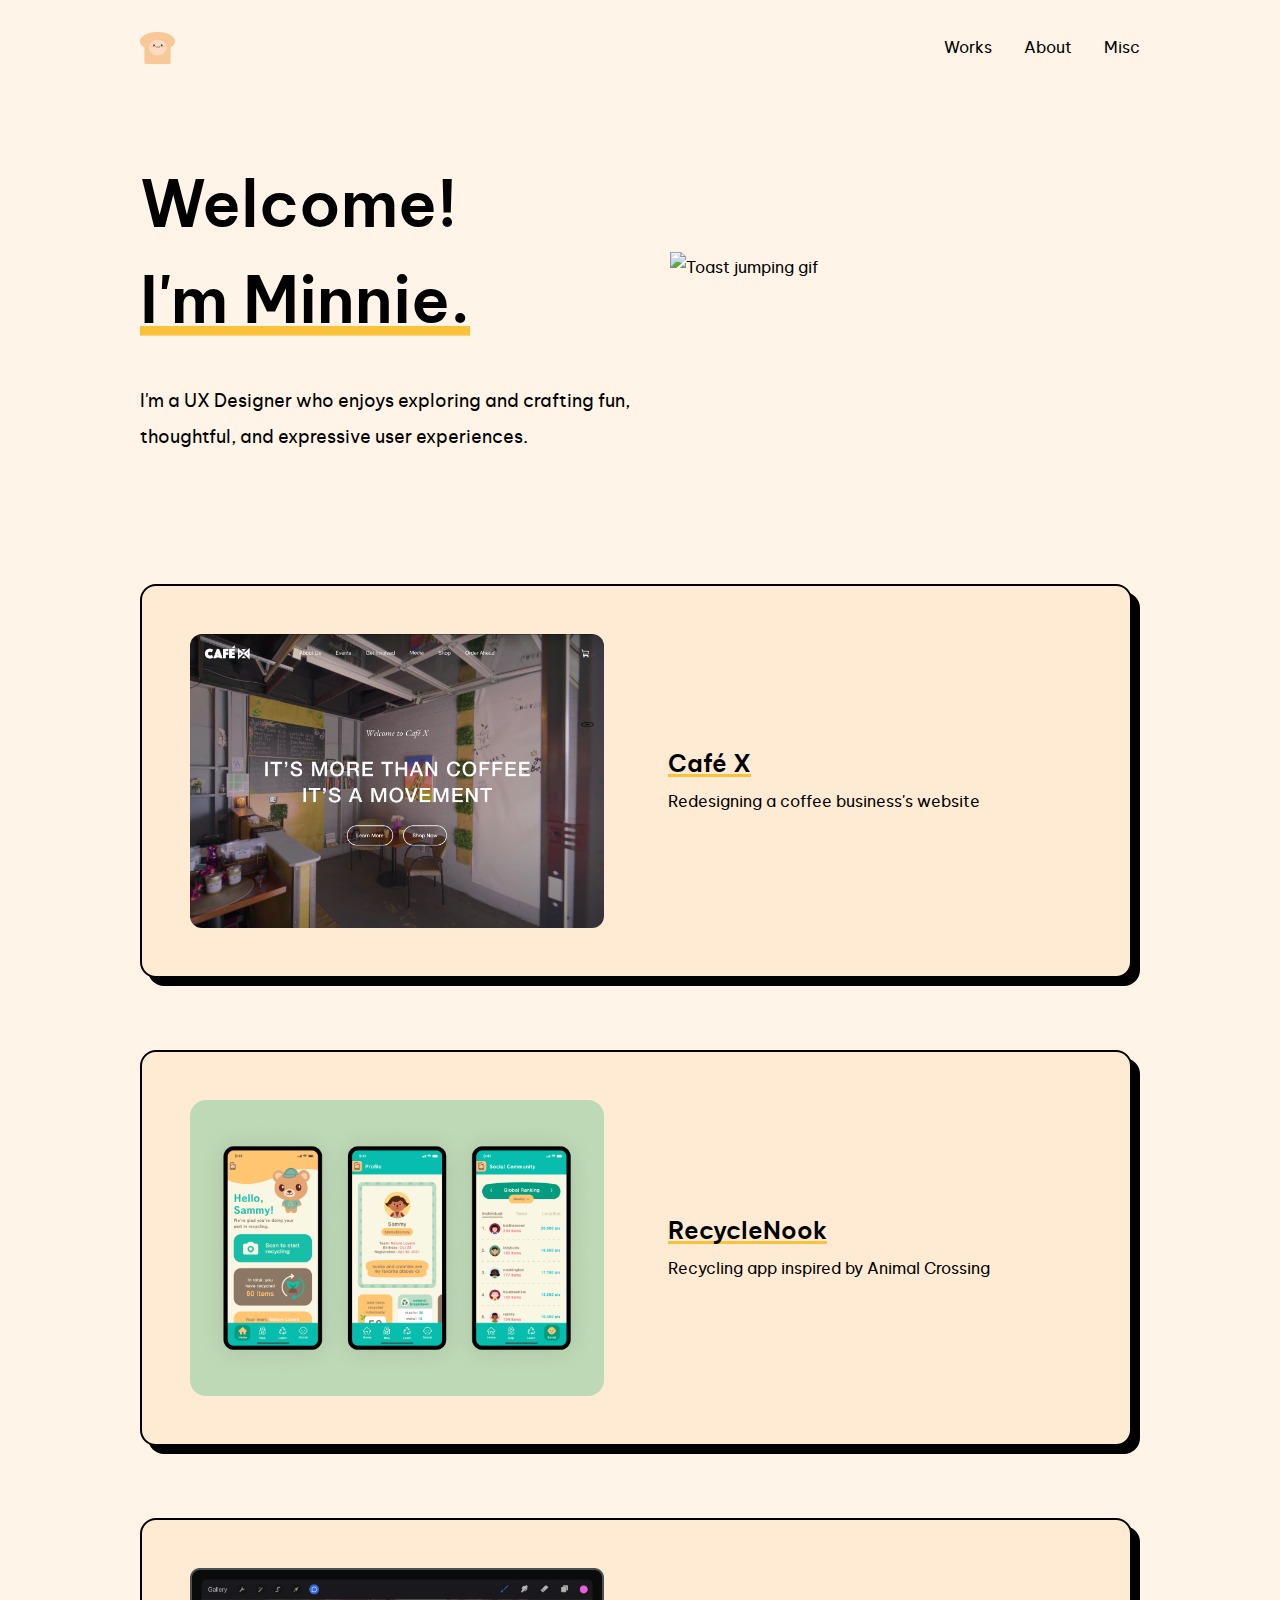
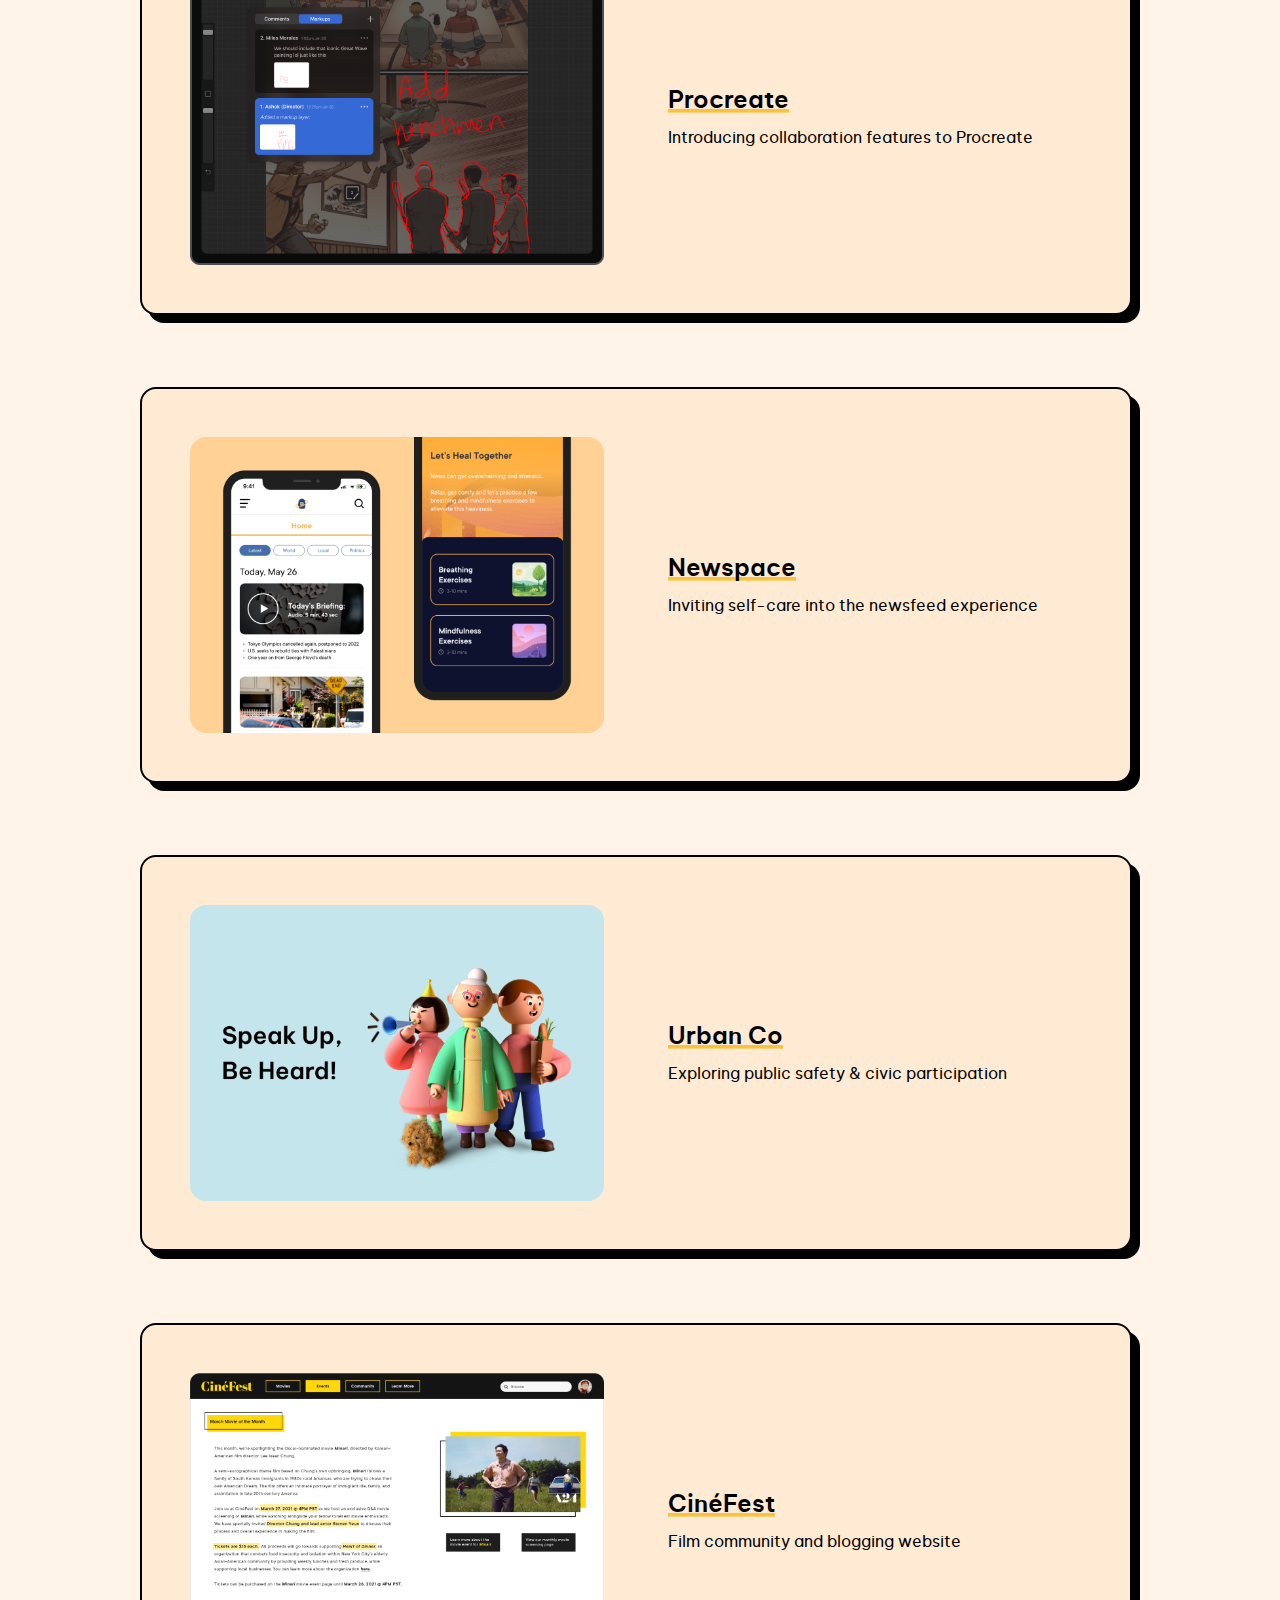
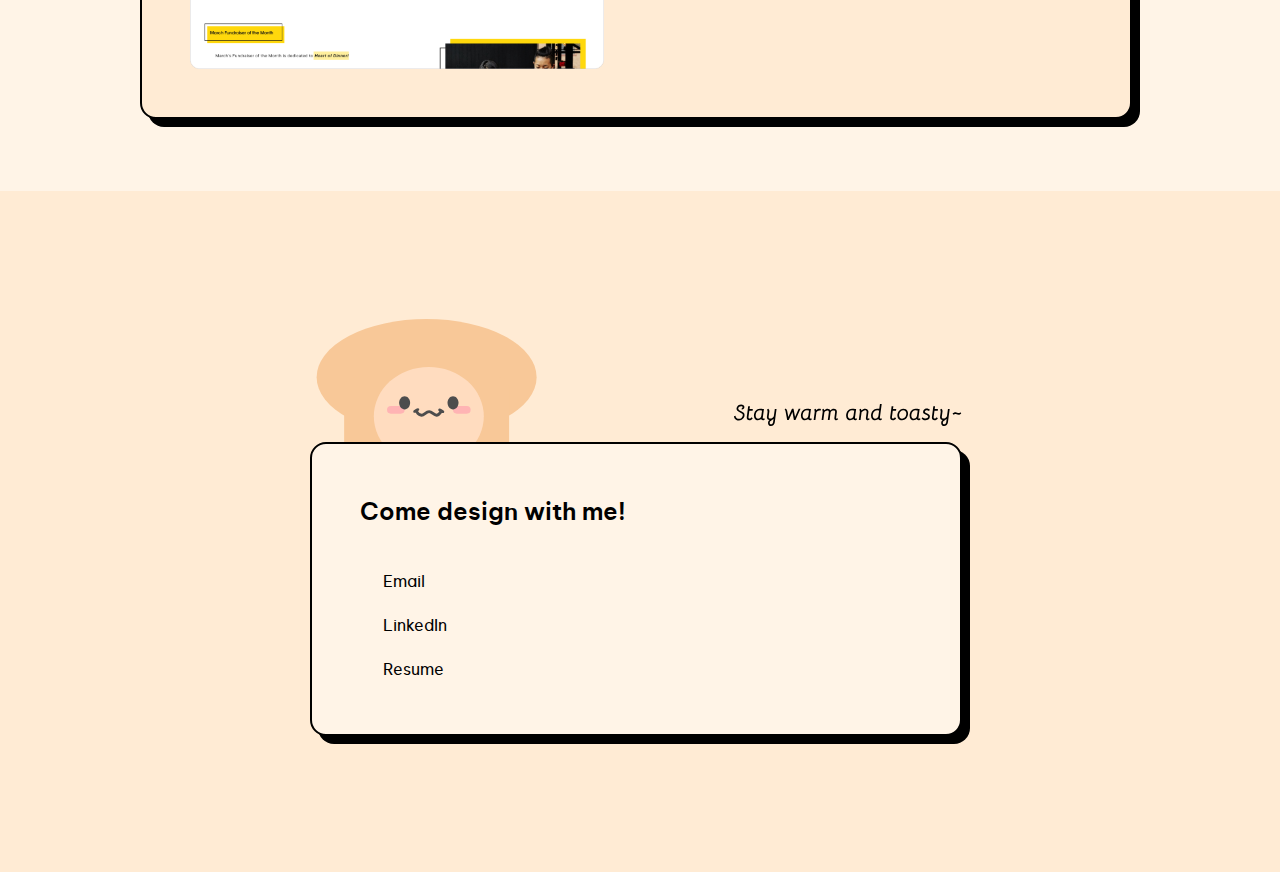
==== index.html @ 65c78cdc "Update index.html" ====
<!DOCTYPE html>
<html lang="en">
<head>
    <meta charset="utf-8">
    <meta name="viewport" content="width=device-width, initial-scale=1">
    
    <title>Minnie Chau | UX Designer</title>

    <!-- Meta Tags -->
    <meta name="description" content="I am a UX Designer who enjoys exploring and crafting fun, thoughtful, and expressive user experiences."/>
    <meta property="og:title" content="Minnie Chau | UX Designer">
    <meta property="og:site_name" content="Minnie Chau | UX Designer">
    <meta property="og:url" content="https://www.minnieschau.com">
    <meta property="og:description" content="I am a UX Designer who enjoys exploring and crafting fun, thoughtful, and expressive user experiences."/>

    <link rel="icon" href="media/toast_logo.png">

    <!-- Stylesheet -->
    <link rel="stylesheet" type="text/css" href="stylesheet.css">
    <link rel="stylesheet" href="https://css.gg/css">

    <!-- Script -->
    <script src="https://unpkg.com/@phosphor-icons/web"></script>
</head>

<body>
    <header>
        <nav>
            <a href="./">
                <img src="media/toast_logo.png" alt="Toast Logo">
            </a>
            <ul>
                <li>
                    <a href="./" class="underline--hidden animate">Works</a>
                </li>         
                <li> <a href="./about" class="underline--hidden animate">About</a>
                </li>

                <li> <a href="./misc" class="underline--hidden animate">Misc</a>
                </li>
            </ul>
        </nav>
    </header>

    <main class="wrapper">
        <section class="full-width"> 
            <div class="grid-2col" id="index--hero">
                <h1>Welcome! <span class="underline--visible animate">I'm&nbsp;Minnie.</span></h1>
                <p>I'm a UX Designer who enjoys exploring and crafting fun, thoughtful, and expressive user experiences.</p>

                <img src="media/index/toast_transparent.gif" alt="Toast jumping gif">    
            </div>
        </section>

        <section class="full-width index__projects">
            <!-- Cafe X -->
            <a href="./cafex">
                <div class="back-layer">
                    <div class="top-layer gap--2rem animate">
                        <div class="project__img">
                            <img src="media/index/cafex.png" alt="Cafe X Cover" class="round">
                        </div>

                        <div class="project__details">
                            <h2 class="underline--visible">Café X</h2>
                            <p>Redesigning a coffee business's website</p>
                        </div>
                    </div>
                </div>
            </a>


            <!-- RecycleNook -->
            <a href="./recyclenook">
                <div class="back-layer">
                    <div class="top-layer gap--2rem animate">
                        <div class="project__img recyclenook">
                            <img src="media/index/recyclenook.png" alt="RecycleNook Cover">
                        </div>

                        <div class="project__details">
                            <h2 class="underline--visible">RecycleNook</h2>
                            <p>Recycling app inspired by Animal Crossing</p>
                        </div>
                    </div>
                </div>
            </a>

            <!-- Procreate -->
            <a href="./procreate">
                <div class="back-layer">
                    <div class="top-layer gap--2rem animate">
                        <div class="project__img">
                            <img src="media/index/procreate.png" alt="Procreate Cover">
                        </div>

                        <div class="project__details">
                            <h2 class="underline--visible">Procreate</h2>
                            <p>Introducing collaboration features to Procreate</p>
                        </div>
                    </div>
                </div>
            </a>

            <!-- Newspace -->
            <a href="./newspace">
                <div class="back-layer">
                    <div class="top-layer gap--2rem animate">
                        <div class="project__img newspace">
                            <img src="media/index/newspace.png" alt="Newspace Cover">
                        </div>

                        <div class="project__details">
                            <h2 class="underline--visible">Newspace</h2>
                            <p></em>Inviting self-care into the newsfeed experience</em></p>
                        </div>

                    </div>
                </div>
            </a>

            <!-- Urban Co -->
            <a href="./urbanco-soon">
                <div class="back-layer">
                    <div class="top-layer gap--2rem animate">
                        <div class="project__img urbanco">
                            <img src="media/index/urbanco.png" alt="Urban Co Cover">
                        </div>

                        <div class="project__details">
                            <h2 class="underline--visible">Urban Co</h2>
                            <p>Exploring public safety & civic participation</p>
                        </div>
                    </div>
                </div>
            </a>

            <!-- CineFest -->
            <a href="./cinefest-soon">
                <div class="back-layer">
                    <div class="top-layer gap--2rem animate">
                        <div class="project__img">
                            <img src="media/index/cinefest.png" alt="Urban Co Cover">
                        </div>

                        <div class="project__details">
                            <h2 class="underline--visible">CinéFest</h2>
                            <p>Film community and blogging website</p>
                        </div>
                    </div>
                </div>
            </a>
        </section>
        
    </main>

    <footer class="wrapper bisque">
        <section id="footer--animate">    
            <div class="back-layer">
                <div class="top-layer beige">
                    <div class="footer__contact">
                        <h2>Come design with me!</h2>
    
                        <ul class="footer__links">
                            <li>
                                <i class="gg-arrow-top-right"></i>
                                <a href="mailto:minnieschau16@gmail.com" target="blank">
                                    <p class="underline--hidden">Email</p>
                                </a>
                            </li>
        
                            <li>
                                <i class="gg-arrow-top-right"></i>
                                <a href="https://www.linkedin.com/in/minnieschau/" target="blank">
                                    <p class="underline--hidden">LinkedIn</p>
                                </a>
                            </li>
        
                            <li>
                                <i class="gg-arrow-top-right"></i>
                                <a href="https://bit.ly/MinnieChauDesignResume" target="blank">
                                    <p class="underline--hidden">Resume</p>
                                </a>
                            </li>
                        </ul>
                    </div>
                </div>
            </div>

            <img src="media/toast_oven.svg" alt="Stay warm and toasty" id="toast">
        </section>
    </footer>
</body>

</html>
---- stylesheet.css ----
@font-face {
    font-family: 'Be Vietnam Pro';
    font-weight: 400;
    src: url('assets/fonts/BeVietnamPro-Regular.woff2') format('woff2'),
         url('assets/fonts/BeVietnamPro-Regular.woff') format('woff'),
         url('assets/fonts/BeVietnamPro-Regular.eot'),
         url('assets/fonts/BeVietnamPro-Regular.ttf') format('truetype');
}

@font-face {
    font-family: 'Be Vietnam Pro';
    font-weight: 400;
    font-style: italic;
    src: url('assets/fonts/BeVietnamPro-Italic.woff2') format('woff2'),
         url('assets/fonts/BeVietnamPro-Italic.woff') format('woff'),
         url('assets/fonts/BeVietnamPro-Italic.eot'),
         url('assets/fonts/BeVietnamPro-Italic.ttf') format('truetype');
}

@font-face {
    font-family: 'Be Vietnam Pro';
    font-weight: 600;
    src: url('assets/fonts/BeVietnamPro-SemiBold.woff2') format('woff2'),
         url('assets/fonts/BeVietnamPro-SemiBold.woff') format('woff'),
         url('assets/fonts/BeVietnamPro-SemiBold.eot'),
         url('assets/fonts/BeVietnamPro-SemiBold.ttf') format('truetype');
}

@font-face {
    font-family: 'Be Vietnam Pro';
    font-weight: 600;
    font-style: italic;
    src: url('assets/fonts/BeVietnamPro-SemiBoldItalic.woff2') format('woff2'),
         url('assets/fonts/BeVietnamPro-SemiBoldItalic.woff2') format('woff'),
         url('assets/fonts/BeVietnamPro-SemiBoldItalic.eot'),
         url('assets/fonts/BeVietnamPro-SemiBoldItalic.ttf') format('truetype');
}

:root { 
    --fs--h1: 4rem; /* 64px */
    --fs--h2-callout: 2rem; /* 32px */
    --fs--h2: 1.5rem; /* 24px */
    --fs--p: 1.125rem; /* 18px */
    --fs--p--small: 1rem; /* 16px */
    --1000px: 1000px;
    --gold: #FAC23B;
    --bisque:#FFEBD4;
    --beige: #fff4e7;
    --pink: #ffd4d4; 
    --lightblue: #b2dde5;
    --yellow: #fad699;
}

@media only screen and (max-width: 490px) {
    :root {
        --fs--h1: 3rem; /* 48px */
        --fs--h2-callout: 1.75rem; /* 32px */
        --fs--h2: 1.25rem; /* 24px */
        --fs--p: 1rem; /* 16px */
        --fs--p--small: 0.875rem; /* 16px */
    } 

    .top-layer p, li {
        font-size: var(--fs--p) !important;
    }
}

* {
    margin: 0;
    padding: 0;
    box-sizing: border-box;
}

body {
    background-color: var(--beige);
}

body, h1, h2, h3, p {
    font-family: 'Be Vietnam Pro', sans-serif;
    line-height: 2;
}

h1 {
    font-size: var(--fs--h1);
    font-weight: 600;
    line-height: 1.5;
    margin-bottom: 2rem;
}

h2 {
    font-size: var(--fs--h2);
    font-weight: 600;
    margin-bottom: 1rem;
    line-height: 1.75;
}

p, li {
    font-size: var(--fs--p);
    font-weight: normal;
}

.p--regular {
    font-size: var(--fs--p) !important;
}

.p--small {
    font-size: var(--fs--p--small) !important;
}

figcaption {
    font-size: var(--fs--p--small);
    text-align: center;
}

img {
    width: 100%;
}

a {
    text-decoration: none;
    color: black;
}

/* Global custom elements */
.margin-bottom--2rem {
    margin-bottom: 2rem;
}

.margin-bottom--3rem {
    margin-bottom: 3rem;
}

.margin-bottom--4rem {
    margin-bottom: 4rem;
}

.padding-top--0rem {
    padding-top: 0 !important;
}

.padding-bottom--0rem {
    padding-bottom: 0 !important;
}

.padding-top--1rem {
    padding-top: 1rem;
}

.round {
    border-radius: 0.75rem;
}

.outline {
    border: 1px solid black;
}

.outline--grey {
    border: 1px solid #E4E3E3;
}

.shadow {
    box-shadow: rgba(17, 17, 26, 0.1) 0px 0px 16px;
}

.span-all-col {
    grid-column: 1 / -1;
}

/* Global colors */
.white { background-color: #ffff !important; }
.white--text { color: white; }
.gold { background-color: var(--gold) !important; }
.yellow { background-color: var(--yellow) !important; }
.beige { background-color: var(--beige) !important;}
.bisque { background-color:  var(--bisque) !important; }
.pink { background-color: var(--pink) !important; }
.lightblue { background-color: var(--lightblue) !important; }

.urbanco { background-color: #c3e5eb; }
.newspace { background-color: #ffd194; }
.recyclenook { background-color: #bed9b6; }
.cinefest { background-color: #FFEED4; }

/* Header */
header {
    padding: 2rem 6vw;
    position: relative;
}

header nav {
    max-width: var(--1000px);
    margin: auto;
    display: flex;
    flex-direction: row;
    justify-content: space-between;
    align-items: center;
}

header nav a {
    line-height: 0;
}

header nav img {
    width: auto;
    height: 2rem;
}

nav ul {
    list-style: none;
    display: flex;
}

nav ul li {
    margin-right: 2rem;
}

nav ul li:last-child {
    margin-right: 0rem;
}

.bullet-list li,
.number-list li {
    margin-left: 2rem;
    margin-top: 2rem;
}

/* Elements to contain content */
.wrapper {
    display: grid;
    grid-template-columns: 1fr min(60ch, calc(100% - 12vw)) 1fr;
    column-gap: 6vw;
}

.wrapper > * {
    grid-column: 2;
    padding: 4rem 0rem;
}

.full-width {
    grid-column: 1 / -1;
    display: grid;
    grid-template-columns: 1fr min(var(--1000px), calc(100% - 12vw)) 1fr;
    column-gap: 6vw;
    row-gap: 4rem;
    background-color: auto;
}

.full-width > * {
    grid-column: 2;
}

.full-width .wrapper-inner {
    display: grid;
    margin: auto;
    max-width: 60ch;
    justify-content: center;
}

/* Hero */ 
.hero {
    display: flex;
    flex-direction: column;
    justify-content: space-between;
    gap: 3rem;
}

.hero--intro {
    display: flex;
    flex-direction: column;
}

.hero--duties,
.no-list {
    list-style: none;
}

.hero--splash__mobile {
    display: grid;
    grid-auto-flow: column;
    gap: 2rem;
}

.hero--splash__ipad {
    display: grid;
    grid-template-columns: 1fr 1fr;
    gap: 2rem;
}

/* Layers */
.back-layer {
    position: relative;
    z-index: 1;
    top: 8px;
    left: 8px;
    bottom: 8px;
    width: calc(100% - 8px);
    height: auto;
    border-radius: 1rem;
    background-color: black;
    margin-bottom: 8px;
}

.top-layer {
    position: relative;
    z-index: 2;
    top: -8px;
    left: -8px;

    display: flex;
    flex-direction: column;
    height: 100%;

    padding: 2rem;
    background-color: var(--bisque);
    border: 2px solid black;
    border-radius: 1rem;

    transition: top 0.5s ease, left 0.5s ease;
}

.top-layer p, li {
    font-size: var(--fs--p--small);
}

.gap--2rem {
    gap: 2rem !important;
}

.text-align--center {
    text-align: center;
}


#newspace--before-after h2,
.margin-bottom--0rem {
    margin-bottom: 0rem !important;
}

.top-layer.animate:hover {
    top: 0px;
    left: 0px;
    transition: 0.5s ease;
}
/*
.full-width .back-layer {
    margin-top: calc(4rem + 8px);
}  */

/* Swiper */ 
.swiper {
    width: 100%;
    height: 100%;
}

.swiper-slide {
    display: grid !important;
    grid-template-columns: 1fr 0.5fr;
    gap: 2rem;
    align-items: center;
    justify-items: center;
    padding: 2rem;
}

.swiper-slide figcaption {
    text-align: start;
}

.swiper-btn-prev, 
.swiper-btn-next {
    cursor: pointer;
    color: black;
    transition: color 0.35s ease;
    position: relative;
}

.swiper-btn-prev:hover, 
.swiper-btn-next:hover { 
    color: #ffb700;
}

.ph, .ph-fill {
    font-size: 2.25rem;
    width: auto;
    height: 0%;
}

#swiper .top-layer {
    padding: 0rem;
    overflow: hidden;
    gap: 0rem
}

#swiper .top-layer__title {
    display: flex;
    justify-content: space-between;
    padding: 2rem;
    padding-bottom: 0rem;
}

#swiper .top-layer__title div /* arrows */ {
    display: flex;
    gap: 1rem;
}

/* Callout, underline */
.callout {
    text-align: center;
    margin: 6rem 4vw;
    line-height: 2 !important;
}

.callout.last {
    margin-bottom: 2rem;
}

.callout h2 {
    display: inline-block;
    font-size: var(--fs--h2-callout);
    padding-bottom: 2px;
    line-height: 2;
}

/* expand to right, shrink to left */ 
.underline--visible {
    display: inline !important;
    background-image: linear-gradient(var(--gold) 0%, var(--gold) 100%);
    background-size: 100% 15%;
    background-repeat: no-repeat;
    background-position: bottom 0% left;
    transition: background-size 0.45s ease;
}

.callout:hover .underline--visible, 
.underline--visible.animate:hover {
    background-size: 0% 15%;
}

/* expand to right, shrink to left */ 
.underline--hidden {
    display: inline !important;
    background-image: linear-gradient(var(--gold) 0%, var(--gold) 100%);
    background-size: 0% 15%;
    background-repeat: no-repeat;
    background-position: bottom 0% left;
    transition: background-size 0.45s ease;
}

.underline--hidden.animate:hover {
    background-size: 100% 15%;
}

.grid-2col {
    display: grid;
    grid-template-columns: 1fr 1fr;
    gap: 4rem;
}

.grid-2col.for-images {
   gap: 2rem;
}

.img-text {
    display: grid;
    gap: 1.5rem;
    grid-template-rows: min-content;
}

/* Card */
.card-track {
    display: grid;
    grid-auto-flow: column;
    justify-content: space-between;
    gap: 2rem;
}

.card-track.row {
    grid-auto-flow: row;
}

.card {
    display: flex;
    flex-direction: column;
    justify-items: center;
    align-items: center;
    text-align: center;
    gap: 1rem;
}

.card.row {
    display: grid;
    justify-self: start;
    text-align: start;
    row-gap: 0rem;
    column-gap: 2rem;
    grid-template-areas: 
        'icon title'
        'icon info';
} 

.card p {
    line-height: 1.75;
}

.card__icon {
    width: 7rem;
    height: 7rem;
    padding: 1rem;
    background: black;
    border-radius: 1rem;
    flex-shrink: 0;
}

.hifi--mobile-gif {
    display: flex;
    flex-direction: column;
    justify-content: center;
    text-align: center;
    gap: 0.75rem;
}

.hifi--mobile-gif p {
    font-size: var(--fs--p--small);
}

.hifi--mobile-gif img {
    border-radius: 0.75rem;
    box-shadow: rgba(17, 17, 26, 0.1) 0px 0px 16px;
}

/* Prototype Button */ 
.prototype-container {
    display: flex;
    gap: 2rem;
    align-items: center !important;
}

.prototype__btn.back-layer{
    top: 4px;
    left: 0px;
    bottom: 4px;
    width: auto;
    border-radius: 0.5rem;
    margin-bottom: 4px;
}

.prototype__btn > .top-layer {
    display: flex;
    flex-direction: row !important;
    padding: 12px 16px;
    padding-right: 20px;
    align-items: center !important;
    gap: 1rem;
    top: -4px;
    left: -4px;
    border-radius: 0.5rem;
    transition: 0.5s ease;
    width: max-content;
    background-color: var(--gold);
}

.prototype__btn p {
    font-size: 0.875rem;
}

.prototype__btn img  {
    width: 0.875rem;
}

.prototype__btn .top-layer:hover {
    background-color: var(--bisque);
}

/* Footer */
footer {
    padding-top: 4rem;
    padding-bottom: 4rem;
    position: relative;
}

#toast {
    z-index: 1;
    position: relative;
    bottom: 0px;
    left: 0px;
    transition: 0.5s ease;
}

#footer--animate {
    display: flex;
    flex-direction: column-reverse;
}

#footer--animate .back-layer:hover ~ #toast {
    bottom: -8px;
    left: 8px;
    transition: 0.5s ease;
}

#footer--animate .back-layer:hover .top-layer {
    top: 0;
    left: 0;
}

.footer__contact h2 {grid-area: h2;}

.footer__contact ul {grid-area: ul;}

.footer__contact img {height: 11ch; grid-area: img; margin-right: -3rem}

.footer__contact {
    display: grid;
    align-items: end;
    justify-content: space-between;
    padding: 1rem;
    gap: 1rem;
    grid-template-areas: 
        "h2 h2"
        "ul img";
}

.footer__links {
    list-style-type: none;
    display: flex;
    flex-direction: column;
    margin-left: 3px;
    gap: 0.75rem;
}

.footer__links.row {
    flex-direction: row;
    justify-content: space-between;
}

.footer__links li,
.footer__pages li {
    display: flex;
    flex-direction: row;
    align-items: center;
    color: black;
    gap: 1rem;
    transition: all 0.5s ease;
}

.footer__links a {
    display: inline !important;
    align-items: center;
    gap: 1rem;
}

.footer__links li i {
    margin-top: -2px;
    margin-left: 4px;
    transform: translateY(0px);
    color: black;
    transition: all 0.5s ease;
}

/* anchor hover, icon move up */
.footer__links li:hover i { 
    transform: translateY(-8px);
}

.footer__divider {
    width: auto;
    height: 2px;
    background-color: black;
    margin-left: -2rem;
    margin-right: -2rem;
}

.footer__links li:hover p,
.footer__pages li:hover h2 {
    background-size: 100% 15%;
}

.footer__pages {
    display: flex;
    justify-content: space-between;
    gap: 1rem;
    padding: 1rem;
}

.footer__pages li i {
    transform: translateX(0px);
    transition: all 0.5s ease;
}

.page--left .to-show {
    display: none;
}

.page--left:hover i {
    transform: translateX(-8px);
}

.page--right:hover i {
    transform: translateX(8px);
}

/* Special ID */
#newspace--research {
    display: flex;
    flex-direction: column;
    gap: 4rem;
}

#newspace--before-after div,
#procreate--before-after {
    display: inline;
    text-align: center;
}

#newspace--hifi {
    display: grid;
    grid-template-columns: repeat(3,1fr);
    gap: 6vw 6vw;
}

#procreate--forum {
    gap: 1rem;
}

#procreate--chart {
    border: 2px solid black;
    border-radius: 1rem;
    overflow: hidden;
}

#procreate--wireframes .img-text {
    gap: 1rem;
    text-align: center;
}

#procreate--hifi {
    display: flex;
    flex-direction: column;
}

#recyclenook--hifi {
    display: grid;
    grid-template-columns: 1fr 30ch;
    column-gap: 6vw;
    align-items: center;
    justify-content: center;
    row-gap: 4rem;
}

/* About */
#about--hero {
    text-align: center;
}

#about--intro {
    display: flex;
    flex-direction: row;
    gap: 4rem;
    align-items: center;
}

#about--intro img {
    height: 400px;
    object-fit: cover;
}

#about--2col{
    display: grid;
    grid-template-columns: 0.75fr 1fr;
    column-gap: 2rem;
    row-gap: 4rem;
}

.about--info {
    display: flex;
    gap: 2rem;
    align-items: center;
}

.about--info.col {
    flex-direction: column;
    align-items: start;
}

.about--info img {
    width: 28%;
}

#hadestown {
    width: 100%;
    height: 100%;
    object-fit: cover;
}

/* Index */ 
#index--hero {
    display: grid;
    gap: 0;
    align-items: center;
    grid-template-areas: 
        "h1 img"
        "p img";
}

#index--hero h1  { 
    grid-area: h1; 
    align-self: last baseline;
}

#index--hero p { 
    grid-area: p; 
    align-self: first baseline; 
}

#index--hero img { 
    grid-area: img; 
    position:relative; 
    top: -40px; 
    right: -30px; 
}

.index__projects .top-layer {
    display: grid;
    grid-template-columns: 1fr 1fr;
    align-items: center;
    padding: 3rem;
    column-gap: 4rem !important;
    transition: all 0.5s ease;
}

.index__projects.coming-soon .top-layer{
    grid-template-columns: 1fr;
}

.index__projects .top-layer:hover {
    background-color: var(--gold);
    transition: all 0.5s ease;
}

.project__img {
    display: flex;
    border-radius: 1rem;
    transition: all 0.5s ease;
}

.index__projects .top-layer:hover .project__img {
    background-color: transparent;
}

.project__img img {
    scale: 1; 
    transition: all 0.5s ease;
}

.index__projects .top-layer:hover .project__img img {
    scale: 0.95;
}

.index__projects .top-layer:hover .underline--visible {
    background-size: 0% 15%;
}

.misc--title-box {
    padding: 40% 0;
    text-align: center;
}

/* Table chart */
table, td, th {
    text-align: left;
}

table {
    border-collapse: collapse;
    width: 100%;
}
  
th, td {
    padding: 1rem;
    border-left: 2px solid black;
    border-bottom: 2px solid black;
}

th {
    background-color: var(--bisque);
}

tr th:first-child {
    border-left: none;
}

table tr:last-child th, table tr:last-child td {
    border-bottom: none;
}

@media only screen and (max-width: 992px) {

}

@media only screen and (max-width: 768px) {

    #recyclenook--hifi {
        grid-template-columns: 1fr;
    }

    #recyclenook--hifi img {
        margin: auto;
        width: 50%;
    }

    #index--hero{
        text-align: center;
        justify-items: center;
        grid-template-areas: 
            "h1"
            "p"
            "img";
    }

    #index--hero img { 
        height: 60vw;
        width: auto;
        top: 15px;
        right: 0px;
    }

    .index__projects .top-layer {
        grid-template-columns: 1fr;
    }

    #hadestown,
    .about--info img {
        width: 40%;
    }

    .about--info.col {
        flex-direction: row;
        align-items: center;
    }

    #about--2col {
        grid-template-columns: 1fr;
    }

    .back-layer {
        left: 8px;
    }

    .hero--intro, .hero--duties {
        max-width: 100%;
    }

    .hero--splash__ipad {
        grid-template-columns: 1frfi;
    }

    .hero--splash__mobile .to-hide,
    .hero--splash__ipad .to-hide {
        display: none;
    }

    .swiper-slide {
        grid-template-columns: 1fr;
    }

    .swiper-slide figcaption {
        text-align: center;
    }

    .grid-2col {
        display: grid;
        grid-template-columns: 1fr;
        gap: 4rem;
    }
    
    .card-track {
        grid-auto-flow: row;
        align-items: center;
        justify-content: center;
    }
        
    .card {
        flex-direction: row;
        text-align: start;
        gap: 2rem;
    } 

    #procreate--forum {
        gap: 1.5rem;
    }

    #newspace--hifi {
        grid-template-columns: repeat(2, 1fr);
        gap: 4rem 2rem;
    }

    .footer__pages {
        flex-direction: column;
    }

    .page--left .to-hide {
        display: none;
    }

    .page--left .to-show {
        display: block;
    }

    .page--left:hover i {
        transform: translateX(8px);
    }
    
    #about--intro {
        flex-direction: column;
        gap: 3rem;
    }

    #about--intro img {
        object-position: right 20%;
    }

    #about--fun {
        display: grid;
        grid-template-columns: repeat(2, 1fr);
        gap: 2rem;
        height: auto;
    }

    table, tr, th, td {
        display: block;
    }

    table .to-hide {
        display: none !important;
    }

    tr {
        display: grid;
        grid-template-columns: 1fr 1fr;
    }

    tr th:nth-child(2), tr td:nth-child(2) {
        border-left: none;
    }
}

@media only screen and (max-width: 490px) {
    :root {
        --fs--h1: 3rem; /* 48px */
    } 

    .index__projects .top-layer {
        gap: 2rem;
        padding: 2rem;
    }

    .footer__contact, .footer__pages {
        padding: 0rem;
    }

    .about--info.col {
        flex-direction: column;
        align-items: start;
    }

    .about--info.col img {
        width: 100% !important;
    }

    #swiper .top-layer {
        padding: 0rem;
    }

    .full-width.to-expand .back-layer {
        position: relative;
        z-index: 1;
        left: 0px;
        bottom: 0px;
        top: 0px;
        width: 100%;
        height: auto;
        background-color: transparent;
        border-radius: 0rem;
        grid-column: 1 / -1;
    }

    .full-width.to-expand .top-layer {
        position: relative;
        z-index: 2;
        top: 0px;
        left: 0px;
       
        display: flex;
        flex-direction: column;
        gap: 2rem;

        padding: 2rem;
        border: 0;
        border-top: 2px solid black;
        border-bottom: 2px solid black;
        border-radius: 0rem;
        background-color: var(--bisque);

        transition: 0s;
    }

    .callout {
        text-align: left;
        margin: 4rem 6vw;
    }

    .prototype-container {
        flex-direction: column !important;
        align-items: flex-start !important;
        gap: 1rem;
    }

    .prototype__btn.back-layer {
        left: 4px;
    }

    .footer__contact {
        display: flex;
        flex-direction: column;
        align-items: unset;
        gap: 0rem;
    }

    .footer__contact img {
        margin-top: 2rem;
        max-width: 50%;
        height: 100%;
    }

    #recyclenook--hifi img {
        width: 100%;
    }
}
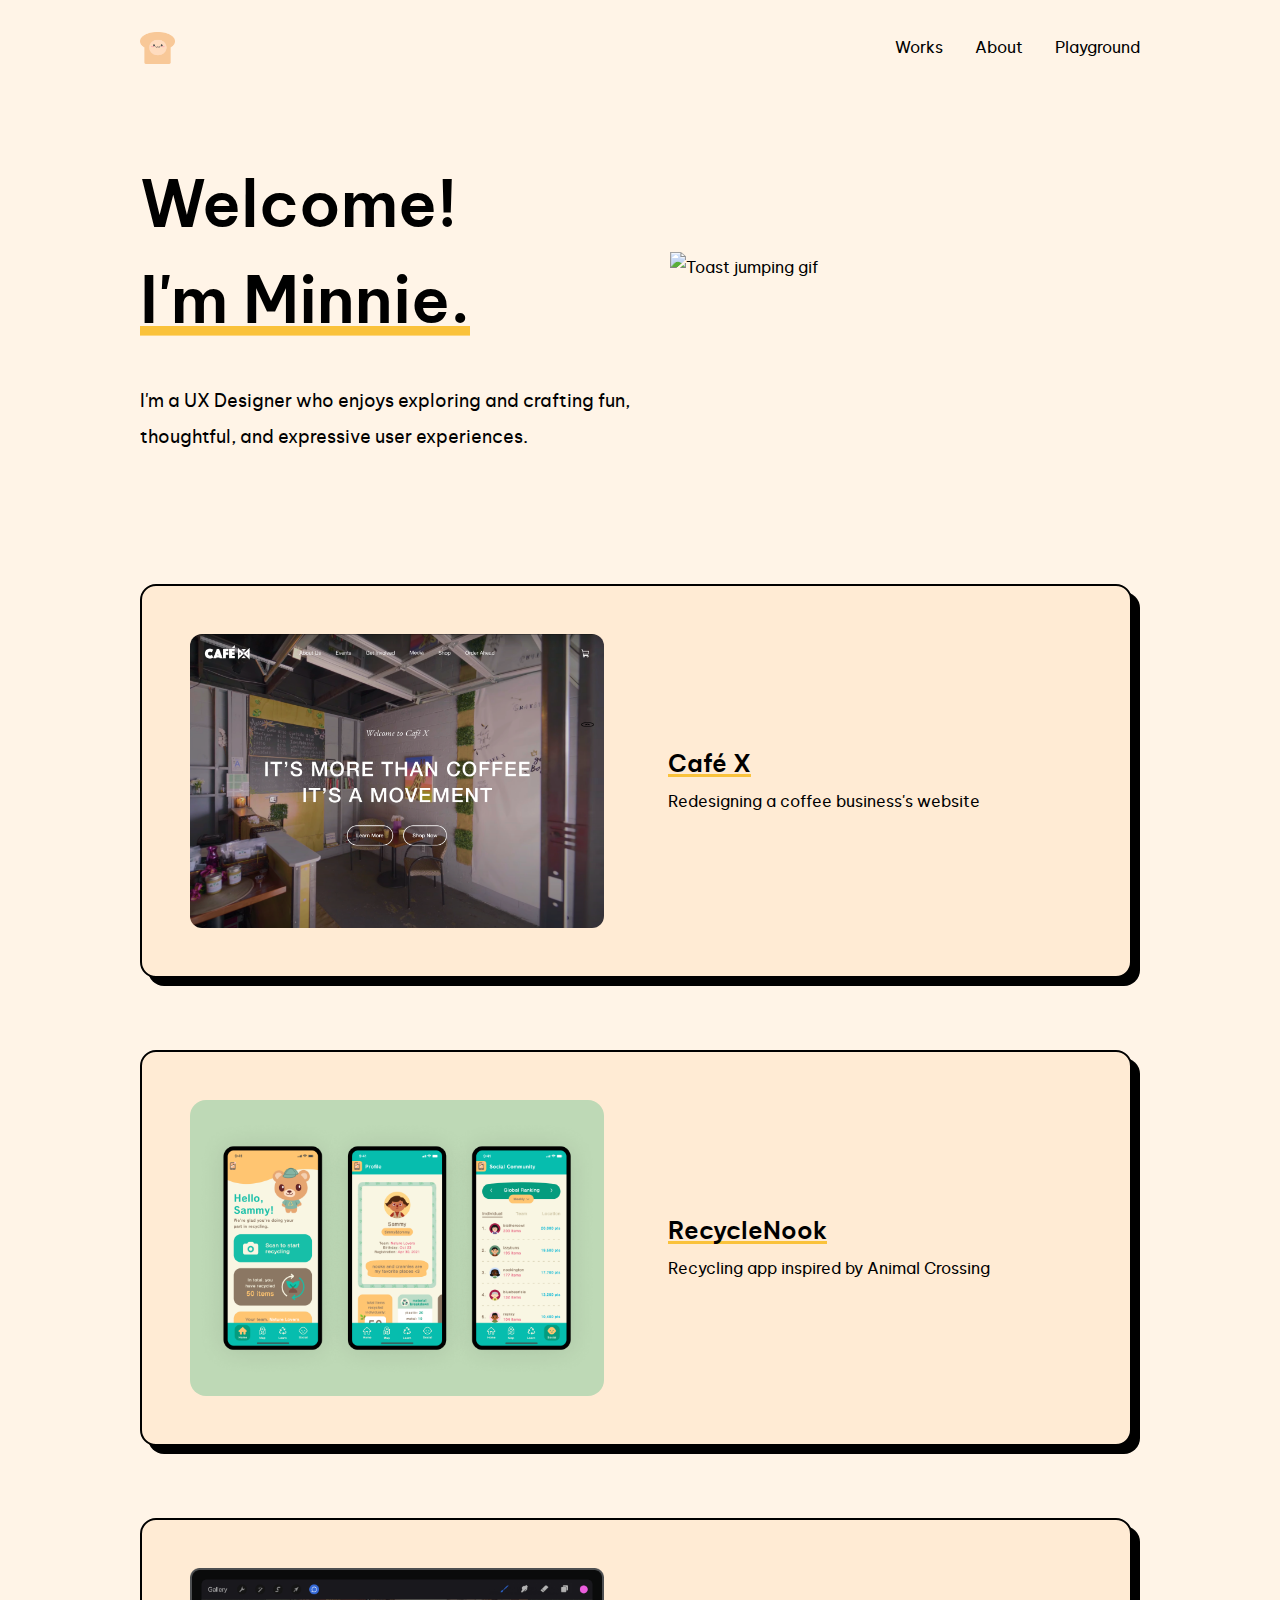
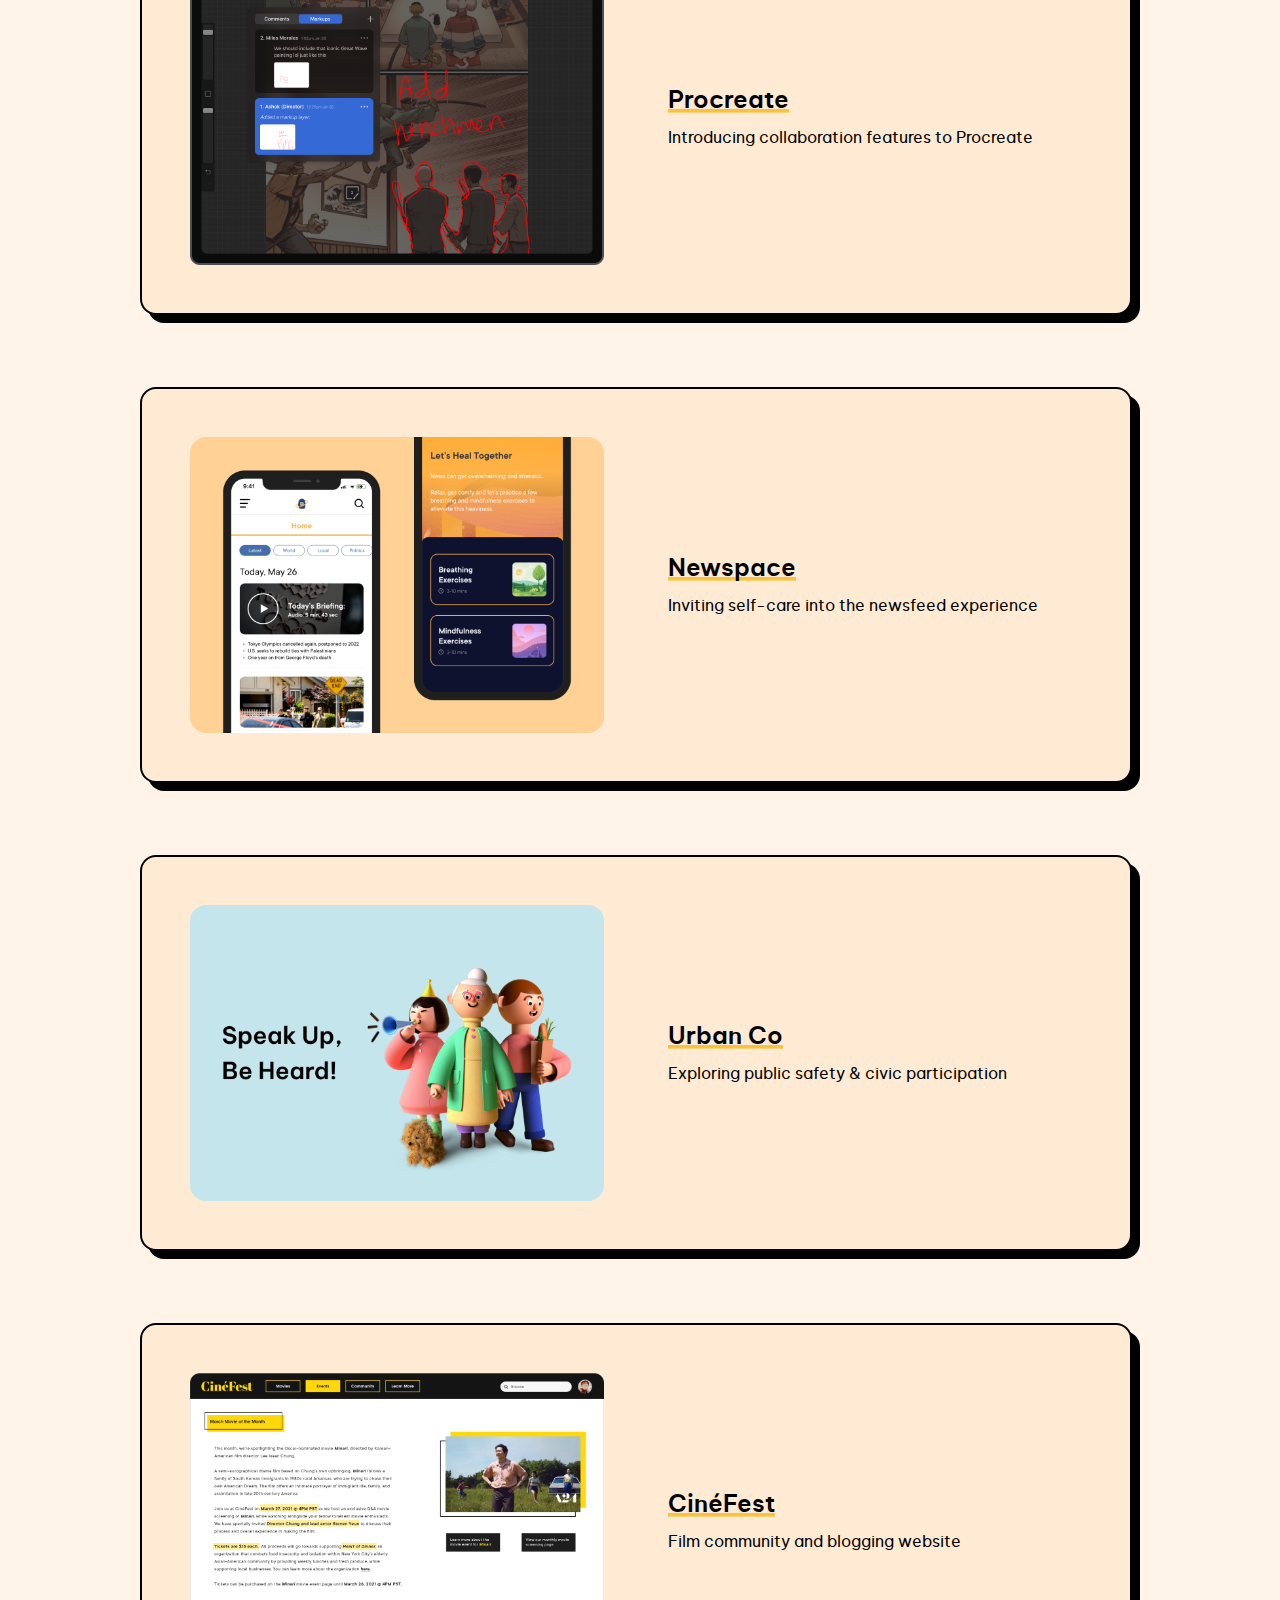
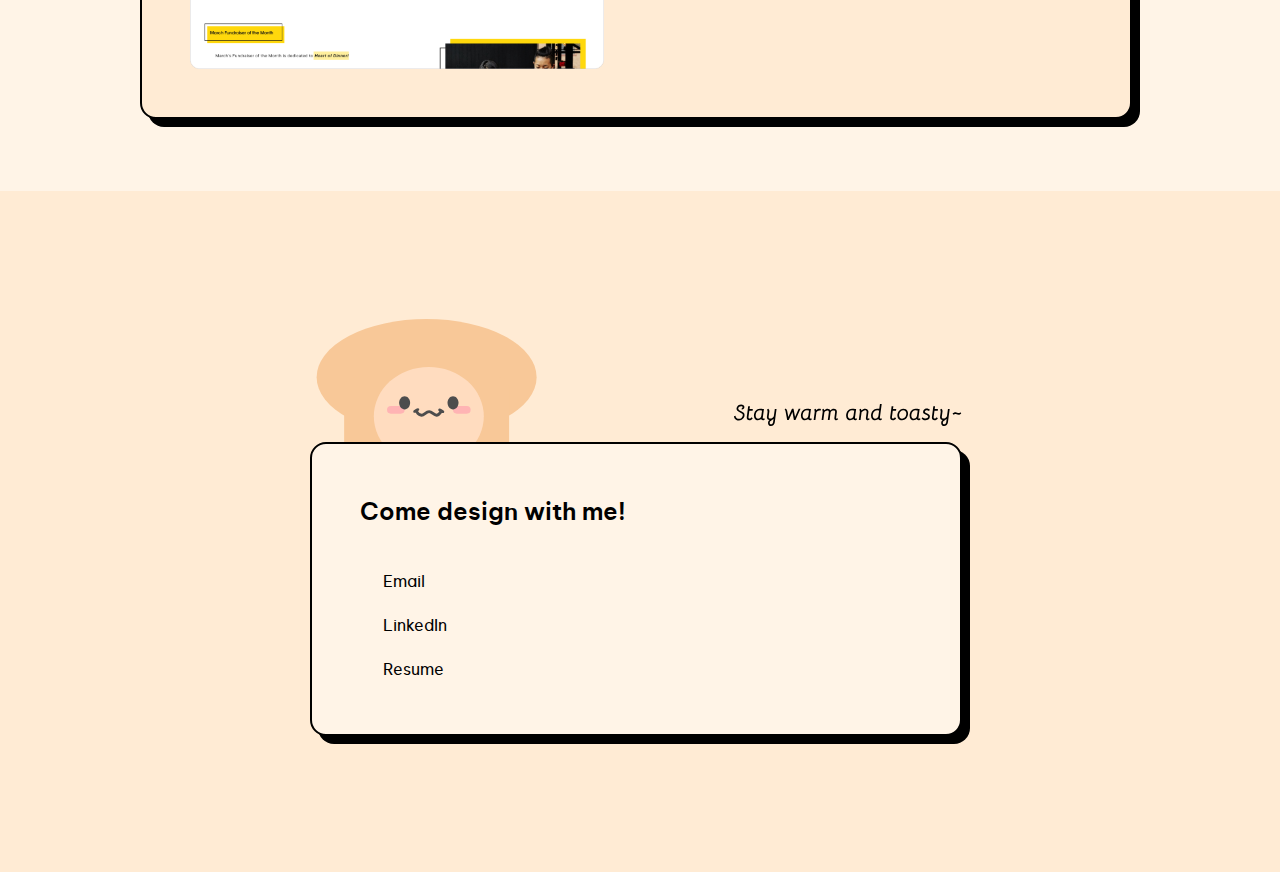
==== commit 39e44262: "Changed misc to playground" ====
--- a/index.html
+++ b/index.html
@@ -8,10 +8,12 @@
 
     <!-- Meta Tags -->
     <meta name="description" content="I am a UX Designer who enjoys exploring and crafting fun, thoughtful, and expressive user experiences."/>
+    <meta property="og:description" content="I am a UX Designer who enjoys exploring and crafting fun, thoughtful, and expressive user experiences."/>
     <meta property="og:title" content="Minnie Chau | UX Designer">
-    <meta property="og:site_name" content="Minnie Chau | UX Designer">
+    <meta property="og:site_name" content="Minnie Chau">
     <meta property="og:url" content="https://www.minnieschau.com">
-    <meta property="og:description" content="I am a UX Designer who enjoys exploring and crafting fun, thoughtful, and expressive user experiences."/>
+    <meta property="og:type" content="website">
+    <meta property="og:image" content="https://minnieschau.com/media/minnieschau_meta.jpg"/>
 
     <link rel="icon" href="media/toast_logo.png">
 
@@ -36,7 +38,7 @@
                 <li> <a href="./about" class="underline--hidden animate">About</a>
                 </li>
 
-                <li> <a href="./misc" class="underline--hidden animate">Misc</a>
+                <li> <a href="./playground" class="underline--hidden animate">Playground</a>
                 </li>
             </ul>
         </nav>
--- a/stylesheet.css
+++ b/stylesheet.css
@@ -222,6 +222,7 @@
 .number-list li {
     margin-left: 2rem;
     margin-top: 2rem;
+    font-size: var(--fs--p);
 }
 
 /* Elements to contain content */
@@ -524,7 +525,7 @@
 
 .hifi--mobile-gif img {
     border-radius: 0.75rem;
-    box-shadow: rgba(17, 17, 26, 0.1) 0px 0px 16px;
+    border: 1px solid #E4E3E3;
 }
 
 /* Prototype Button */ 
@@ -858,7 +859,7 @@
     background-size: 0% 15%;
 }
 
-.misc--title-box {
+.playground--title-box {
     padding: 40% 0;
     text-align: center;
 }
@@ -889,6 +890,10 @@
 
 table tr:last-child th, table tr:last-child td {
     border-bottom: none;
+}
+
+.anchor-links {
+    font-style:italic;
 }
 
 @media only screen and (max-width: 992px) {
@@ -949,7 +954,7 @@
     }
 
     .hero--splash__ipad {
-        grid-template-columns: 1frfi;
+        grid-template-columns: 1fr;
     }
 
     .hero--splash__mobile .to-hide,
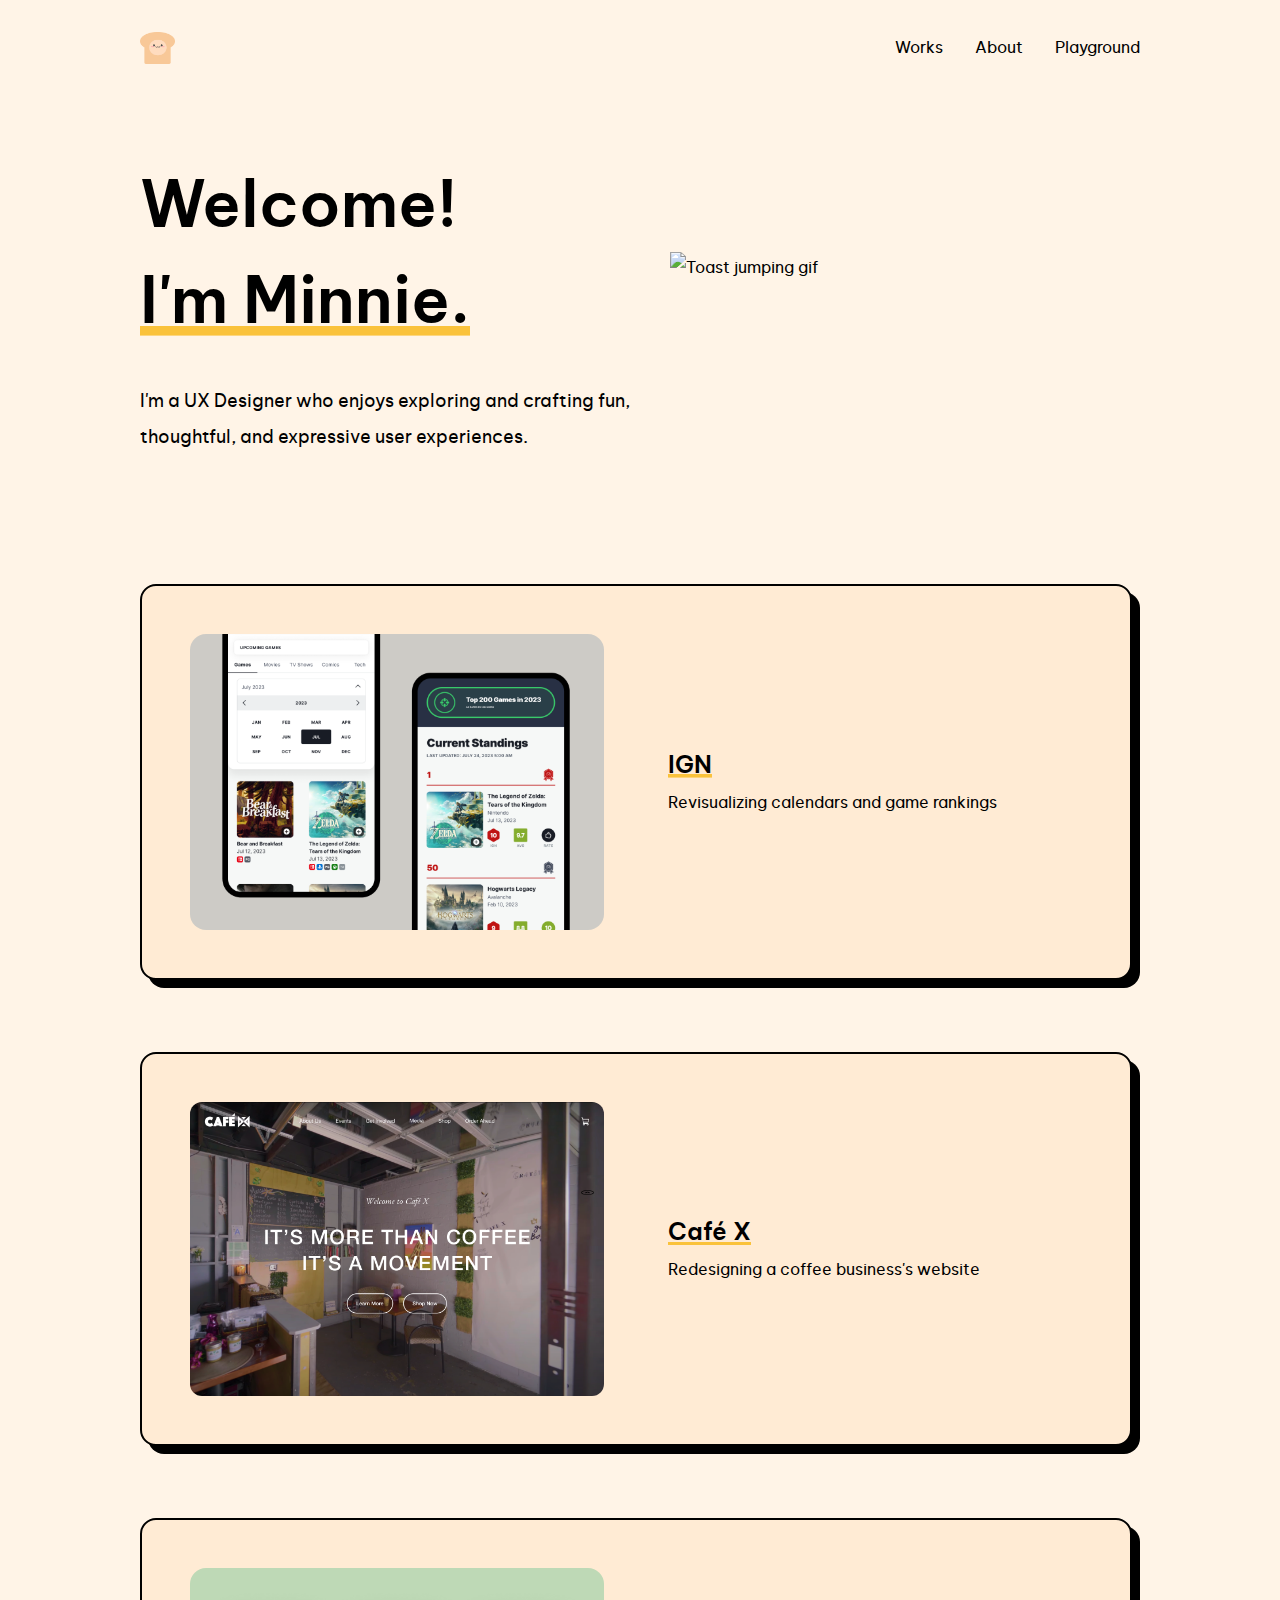
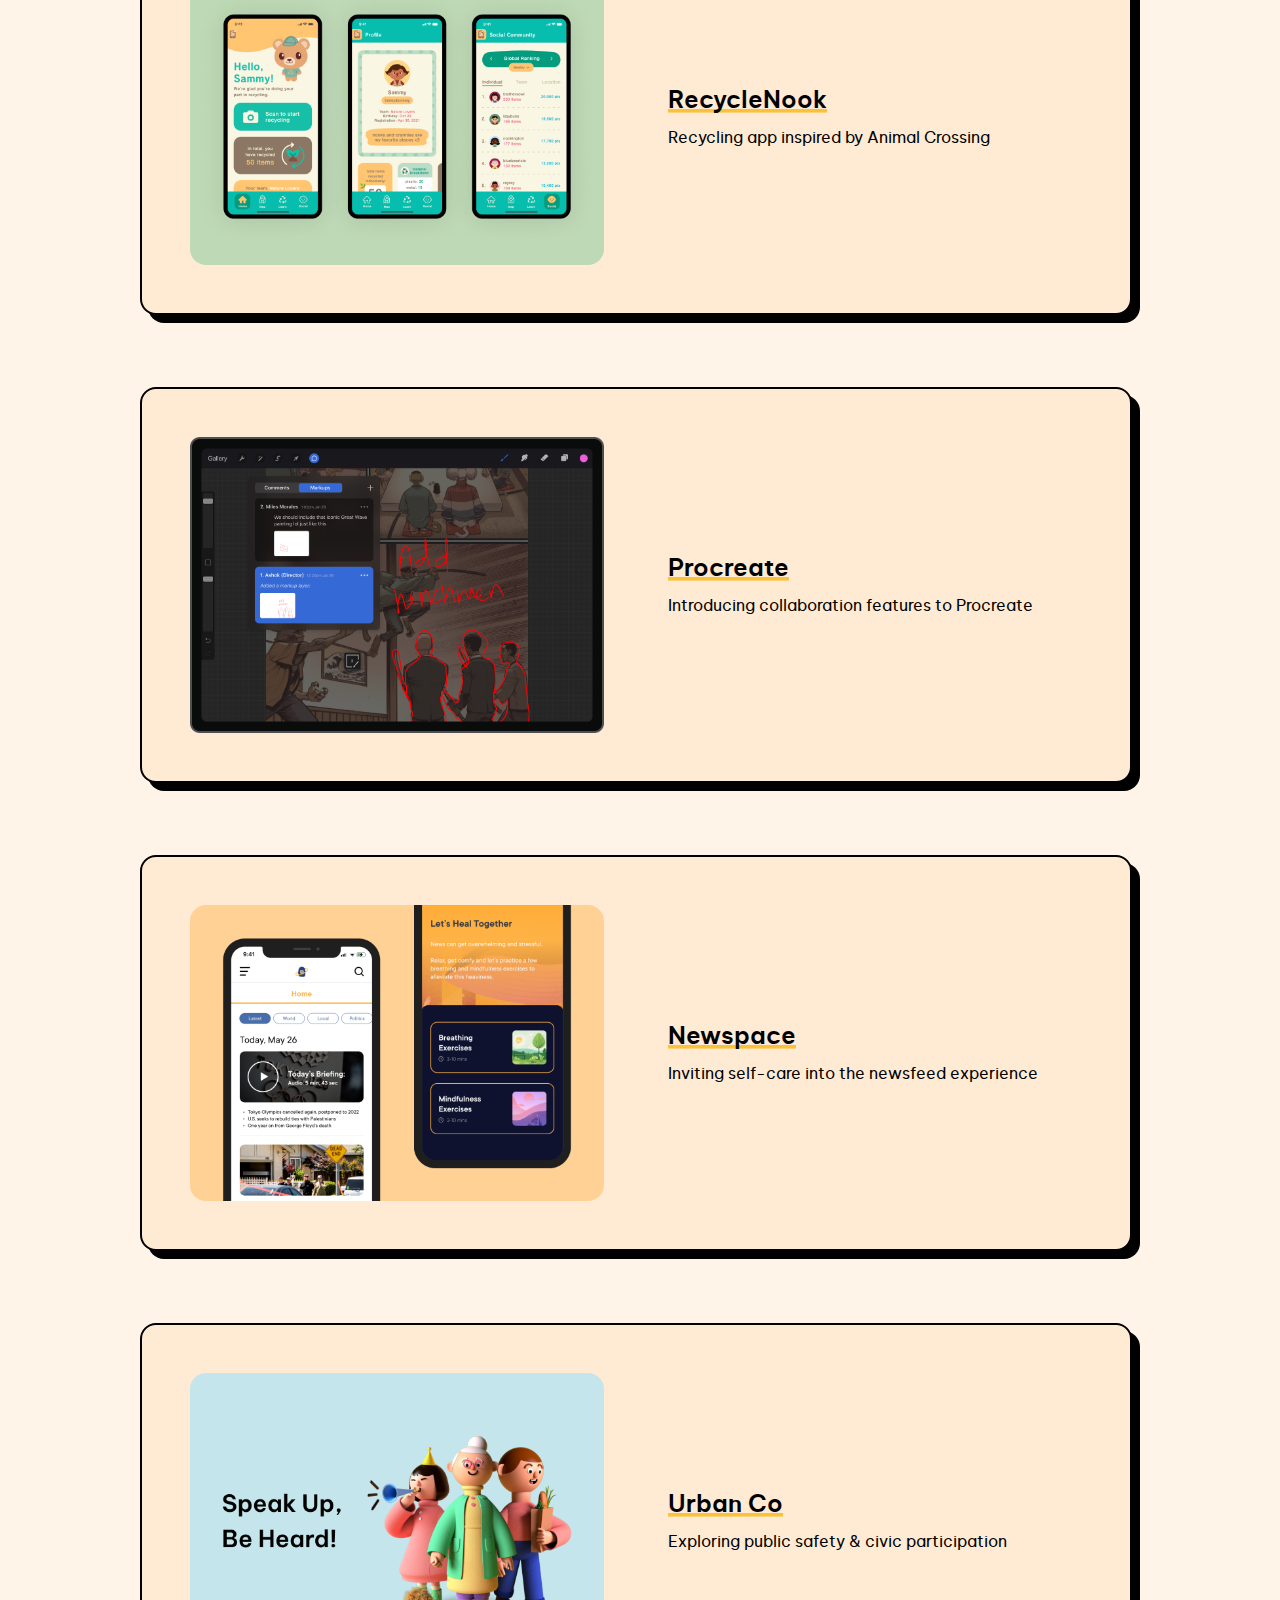
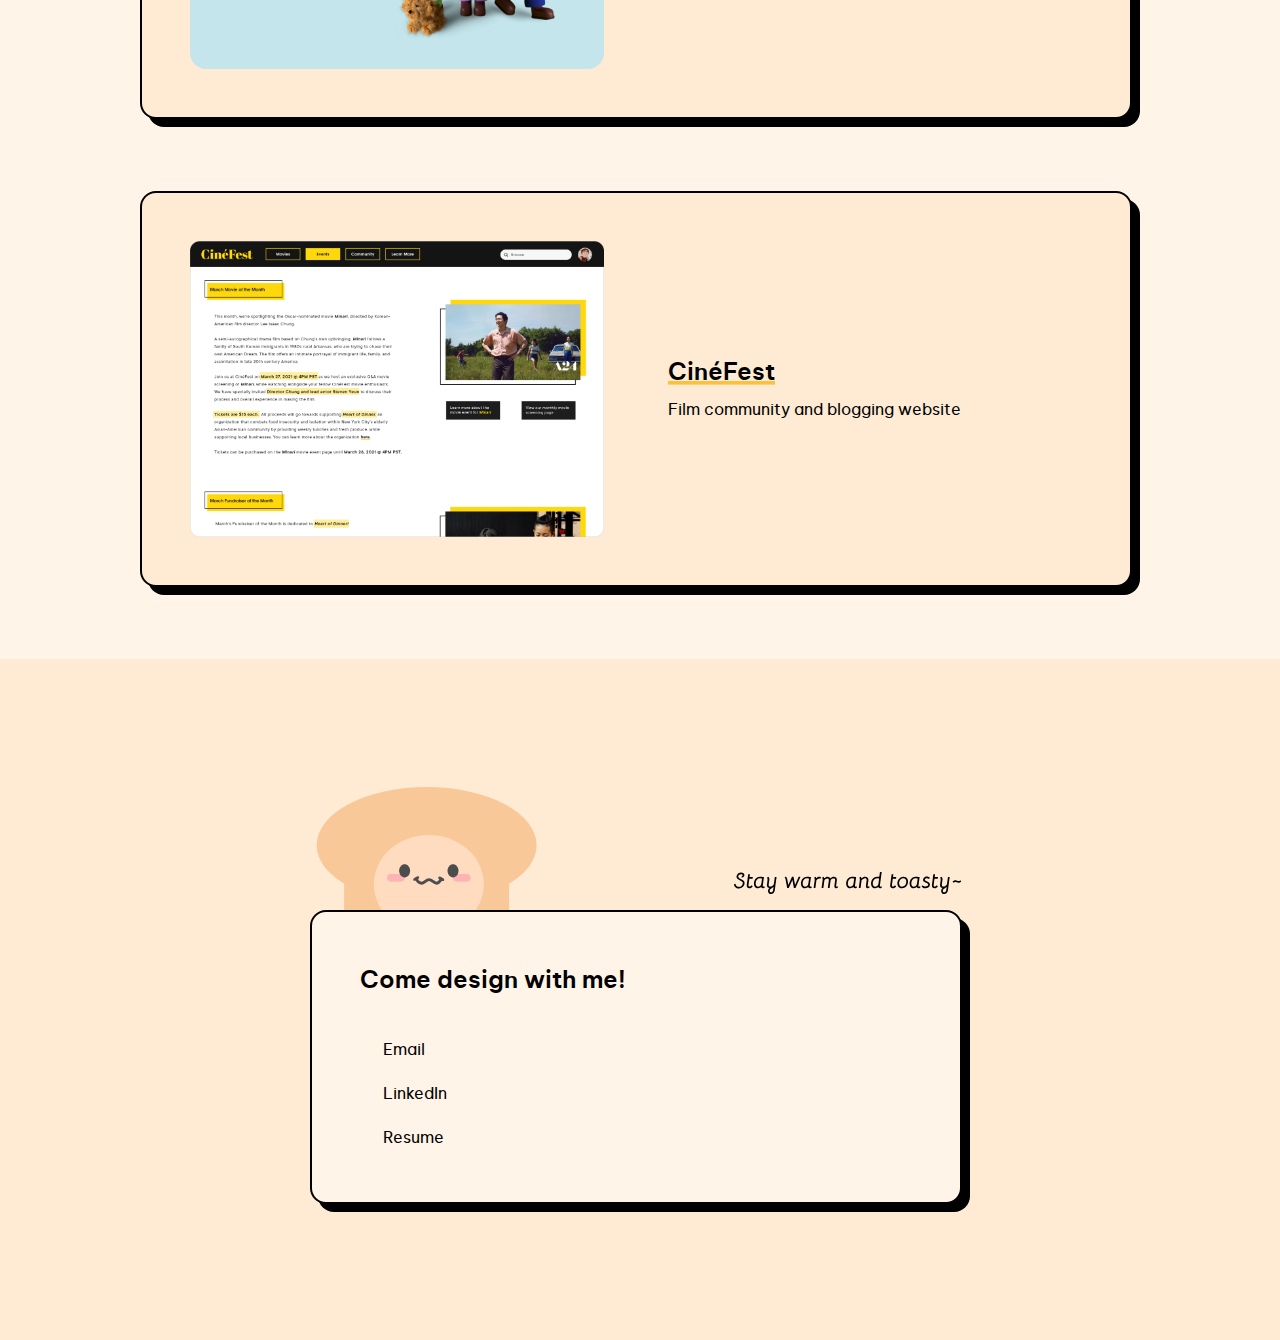
==== commit 4d17fa66: "added ign coming soon" ====
--- a/index.html
+++ b/index.html
@@ -50,12 +50,28 @@
                 <h1>Welcome! <span class="underline--visible animate">I'm&nbsp;Minnie.</span></h1>
                 <p>I'm a UX Designer who enjoys exploring and crafting fun, thoughtful, and expressive user experiences.</p>
 
-                <img src="media/index/toast_transparent.gif" alt="Toast jumping gif">    
+                <img src="media/index/toast_transparent.gif" alt="Toast jumping gif"> 
             </div>
         </section>
 
         <section class="full-width index__projects">
             <!-- Cafe X -->
+            <a href="./ign-soon">
+                <div class="back-layer">
+                    <div class="top-layer gap--2rem animate">
+                        <div class="project__img ign-color">
+                            <img src="media/index/ign.png" alt="IGN Cover with calendar and Icon Awards mockups" class="round">
+                        </div>
+
+                        <div class="project__details">
+                            <h2 class="underline--visible">IGN</h2>
+                            <p>Revisualizing calendars and game rankings</p>
+                        </div>
+                    </div>
+                </div>
+            </a>
+
+            <!-- Cafe X -->
             <a href="./cafex">
                 <div class="back-layer">
                     <div class="top-layer gap--2rem animate">
@@ -70,7 +86,6 @@
                     </div>
                 </div>
             </a>
-
 
             <!-- RecycleNook -->
             <a href="./recyclenook">
--- a/stylesheet.css
+++ b/stylesheet.css
@@ -180,6 +180,7 @@
 .newspace { background-color: #ffd194; }
 .recyclenook { background-color: #bed9b6; }
 .cinefest { background-color: #FFEED4; }
+.ign-color {background-color: #9fafb886;}
 
 /* Header */
 header {
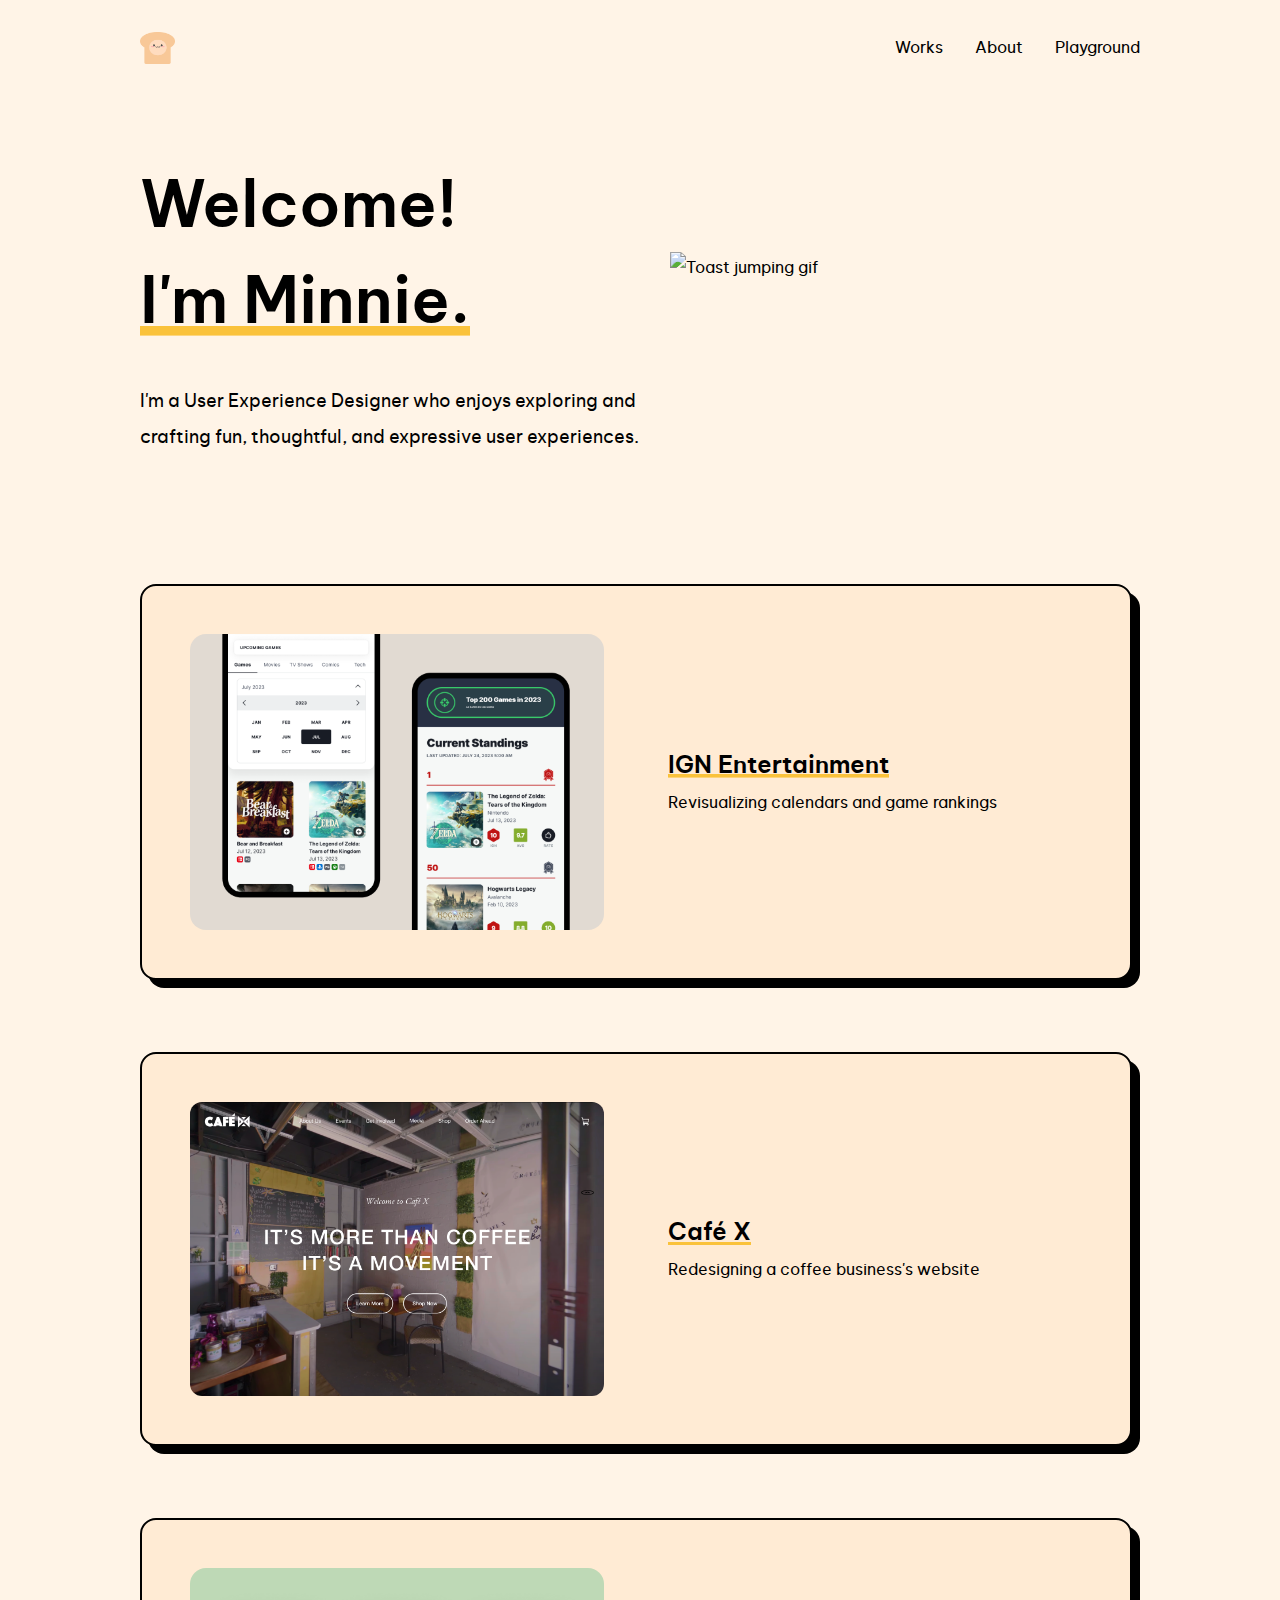
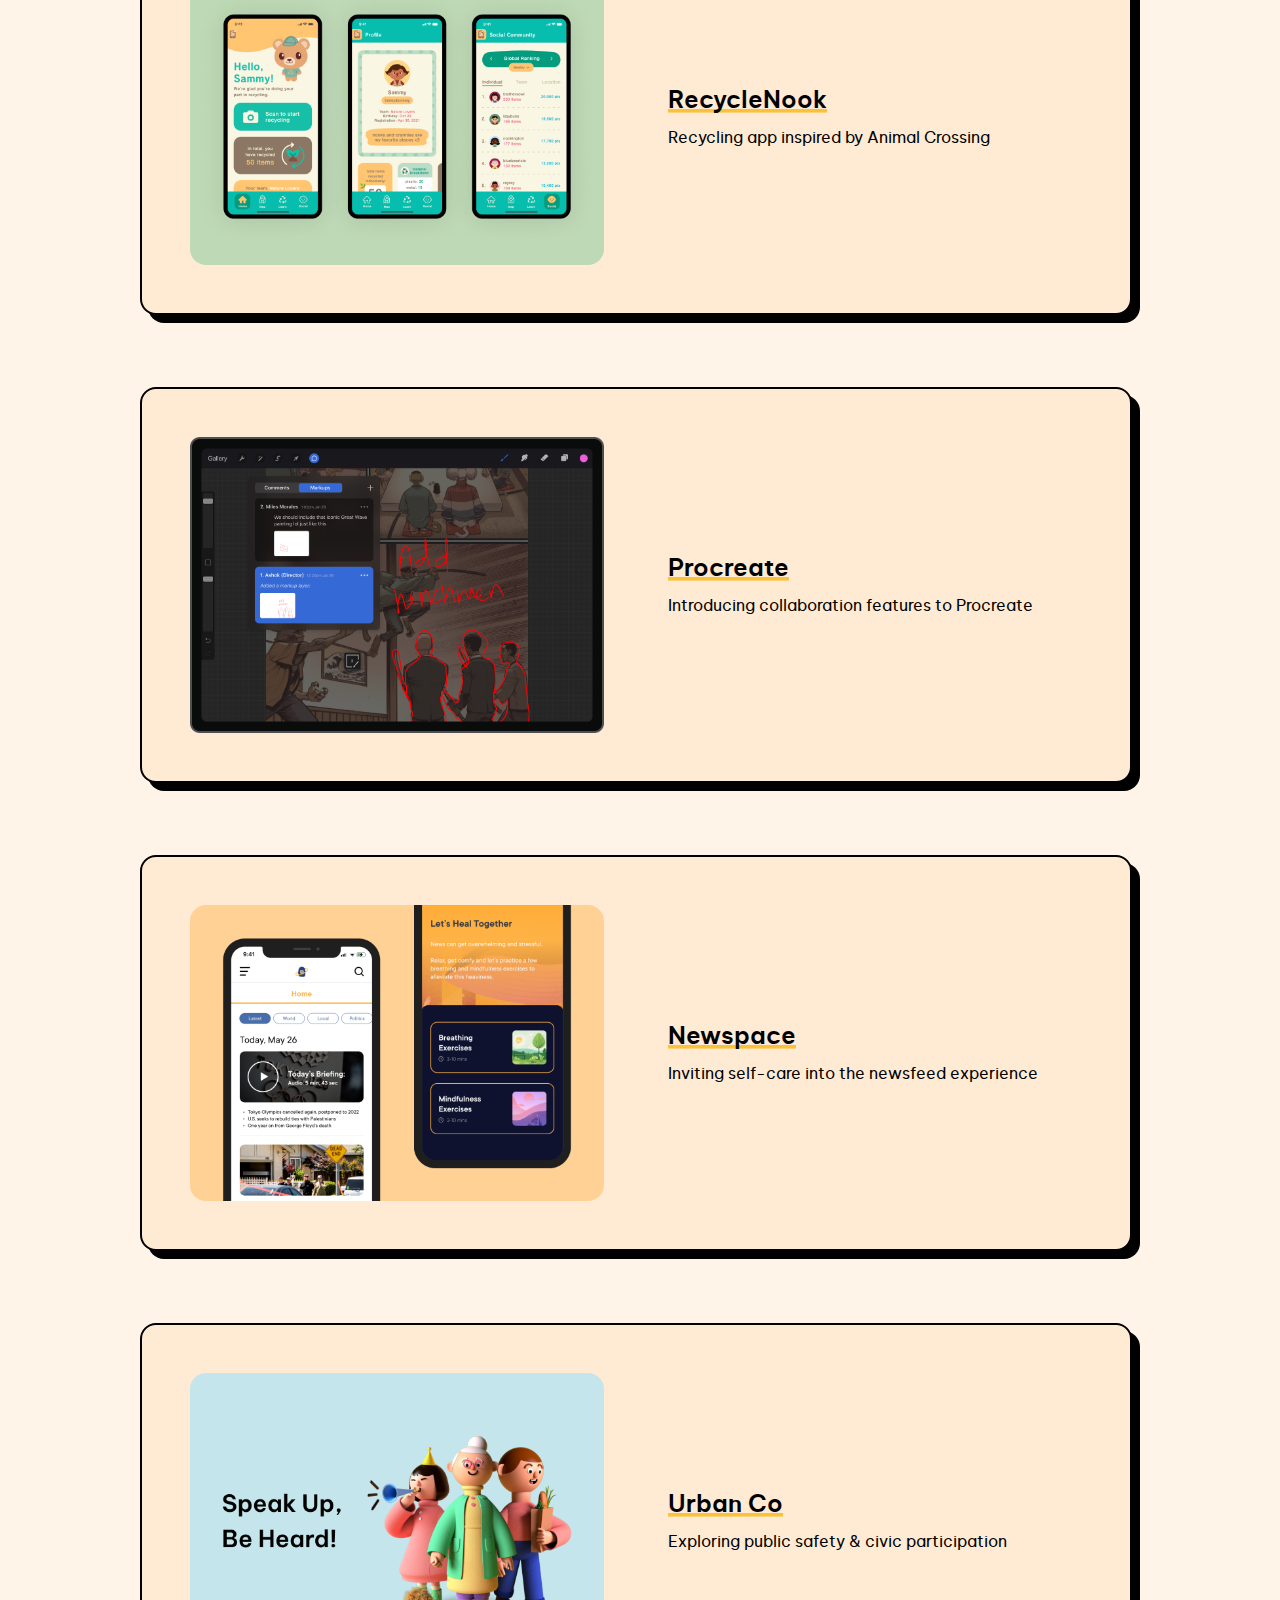
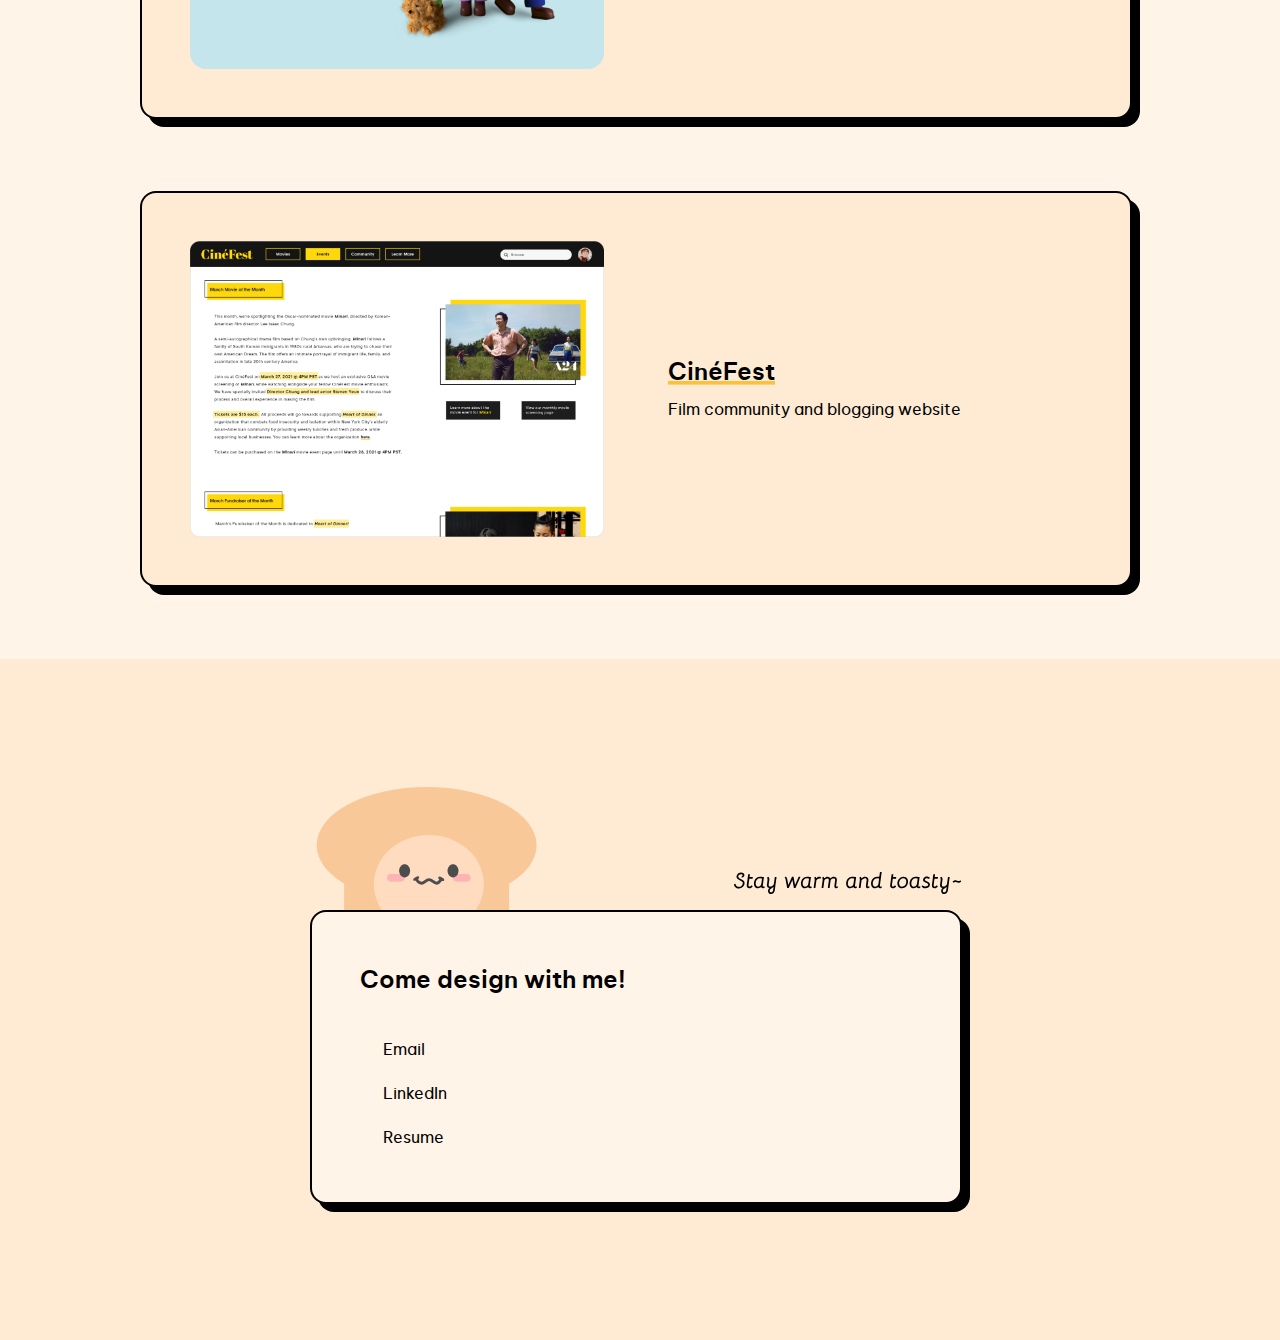
==== commit 39fe1e95: "Added IGN case study, updated Cafe X" ====
--- a/index.html
+++ b/index.html
@@ -9,7 +9,7 @@
     <!-- Meta Tags -->
     <meta name="description" content="I am a UX Designer who enjoys exploring and crafting fun, thoughtful, and expressive user experiences."/>
     <meta property="og:description" content="I am a UX Designer who enjoys exploring and crafting fun, thoughtful, and expressive user experiences."/>
-    <meta property="og:title" content="Minnie Chau | UX Designer">
+    <meta property="og:title" content="Minnie Chau | UX Designer | Portfolio ">
     <meta property="og:site_name" content="Minnie Chau">
     <meta property="og:url" content="https://www.minnieschau.com">
     <meta property="og:type" content="website">
@@ -48,15 +48,15 @@
         <section class="full-width"> 
             <div class="grid-2col" id="index--hero">
                 <h1>Welcome! <span class="underline--visible animate">I'm&nbsp;Minnie.</span></h1>
-                <p>I'm a UX Designer who enjoys exploring and crafting fun, thoughtful, and expressive user experiences.</p>
+                <p>I'm a User Experience Designer who enjoys exploring and crafting fun, thoughtful, and expressive user experiences.</p>
 
                 <img src="media/index/toast_transparent.gif" alt="Toast jumping gif"> 
             </div>
         </section>
 
         <section class="full-width index__projects">
-            <!-- Cafe X -->
-            <a href="./ign-soon">
+            <!-- IGN -->
+            <a href="./ign">
                 <div class="back-layer">
                     <div class="top-layer gap--2rem animate">
                         <div class="project__img ign-color">
@@ -64,7 +64,7 @@
                         </div>
 
                         <div class="project__details">
-                            <h2 class="underline--visible">IGN</h2>
+                            <h2 class="underline--visible">IGN Entertainment</h2>
                             <p>Revisualizing calendars and game rankings</p>
                         </div>
                     </div>
--- a/stylesheet.css
+++ b/stylesheet.css
@@ -180,7 +180,7 @@
 .newspace { background-color: #ffd194; }
 .recyclenook { background-color: #bed9b6; }
 .cinefest { background-color: #FFEED4; }
-.ign-color {background-color: #9fafb886;}
+.ign-color {background-color: #c3cacf80;}
 
 /* Header */
 header {
@@ -224,6 +224,11 @@
     margin-left: 2rem;
     margin-top: 2rem;
     font-size: var(--fs--p);
+}
+
+#cafe-x-deliverables li {
+    margin-left: 2rem;
+    margin-top: 2rem;
 }
 
 /* Elements to contain content */
@@ -332,7 +337,6 @@
     text-align: center;
 }
 
-
 #newspace--before-after h2,
 .margin-bottom--0rem {
     margin-bottom: 0rem !important;
@@ -747,6 +751,14 @@
     row-gap: 4rem;
 }
 
+#ign--hifi {
+    display: grid;
+    grid-template-columns: repeat(2, minmax(28ch, 30ch));
+    align-items: center;
+    gap: 6vw;
+    justify-content: center;
+}
+
 /* About */
 #about--hero {
     text-align: center;
@@ -894,7 +906,18 @@
 }
 
 .anchor-links {
-    font-style:italic;
+    color: inherit;
+    transition: all 0.45s ease;
+}
+
+.anchor-links:hover {
+    color: var(--gold);
+    transition: all 0.45s ease;
+}
+
+#ign-sketches {
+    grid-template-columns: repeat(2,1fr) !important; 
+    gap: 2rem;
 }
 
 @media only screen and (max-width: 992px) {
@@ -902,6 +925,16 @@
 }
 
 @media only screen and (max-width: 768px) {
+
+    #ign-sketches {
+        grid-template-columns: repeat(2,1fr) !important; 
+        gap: 1rem;
+    }
+
+    #cafe-x-deliverables li {
+        margin-left: 1rem;
+        margin-top: 1rem;
+    }
 
     #recyclenook--hifi {
         grid-template-columns: 1fr;
@@ -910,6 +943,10 @@
     #recyclenook--hifi img {
         margin: auto;
         width: 50%;
+    }
+
+    #ign--hifi {
+        grid-template-columns: repeat(2, 1fr);
     }
 
     #index--hero{
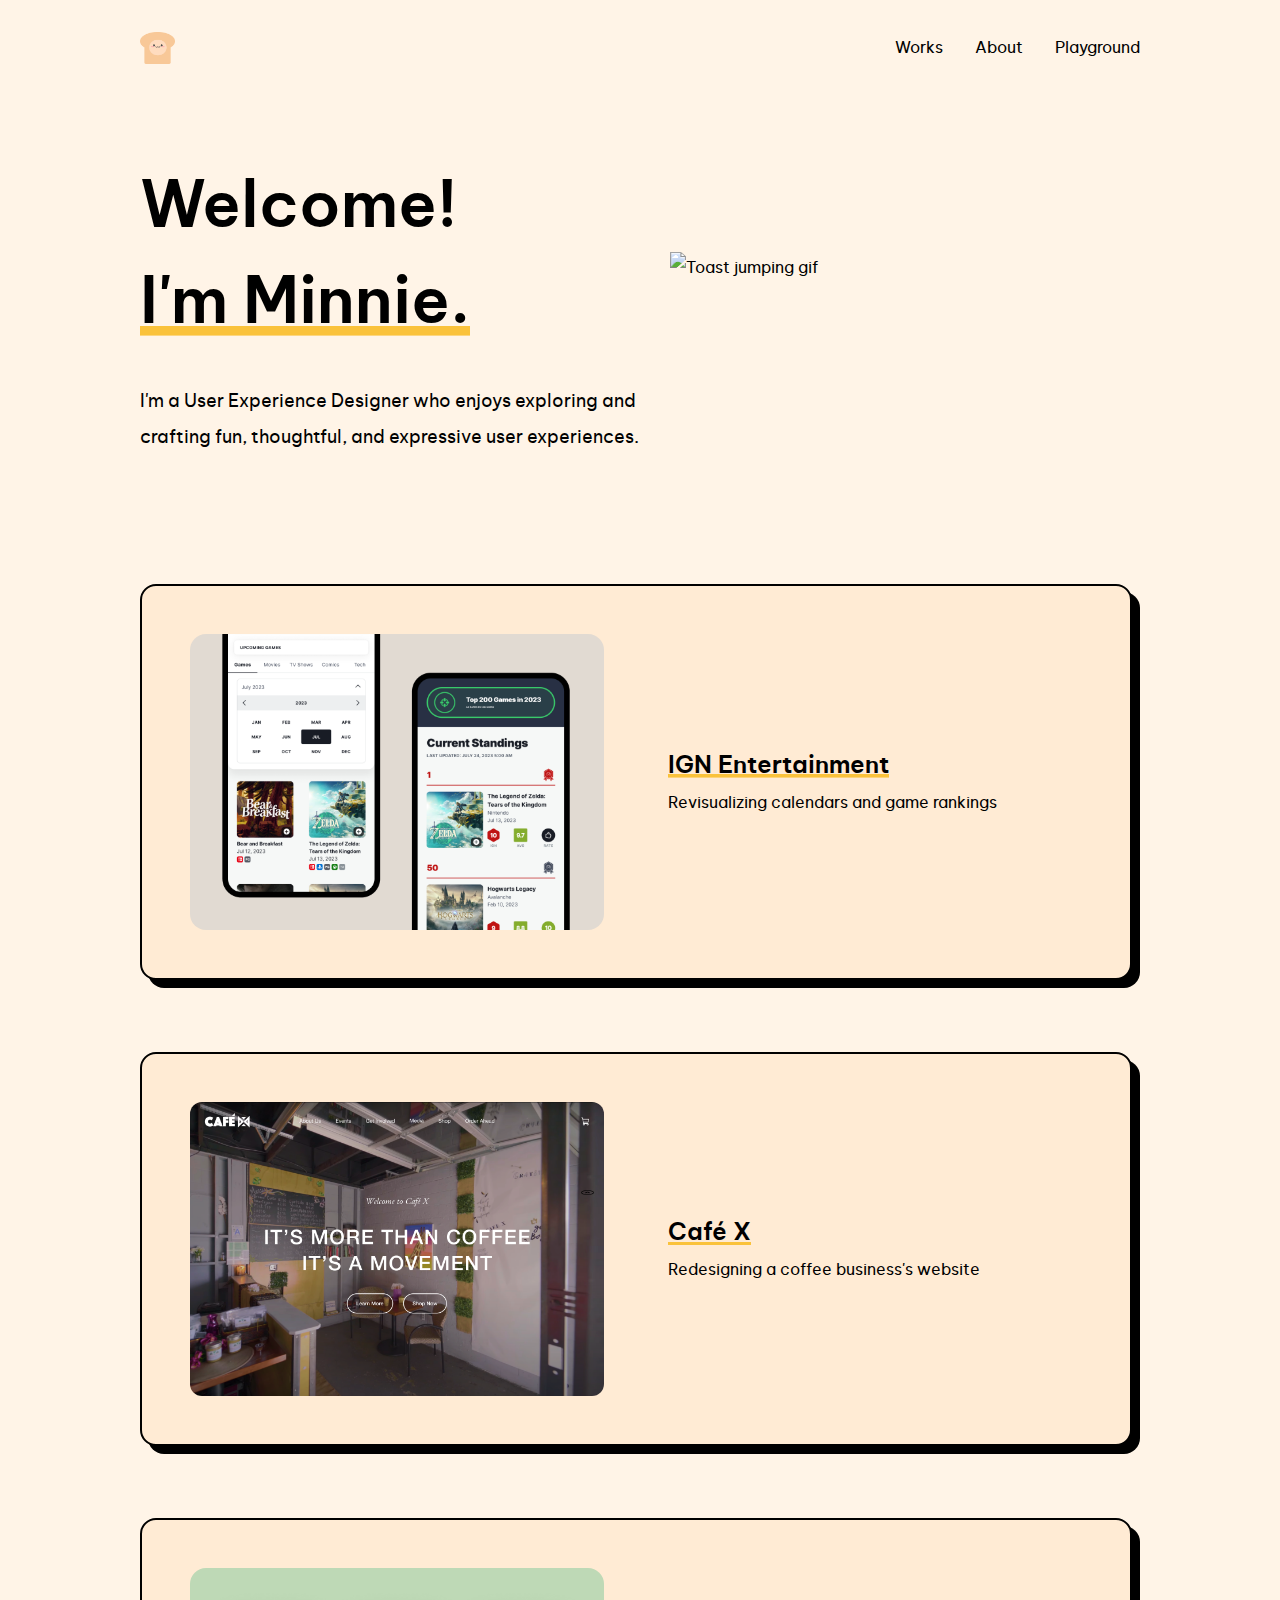
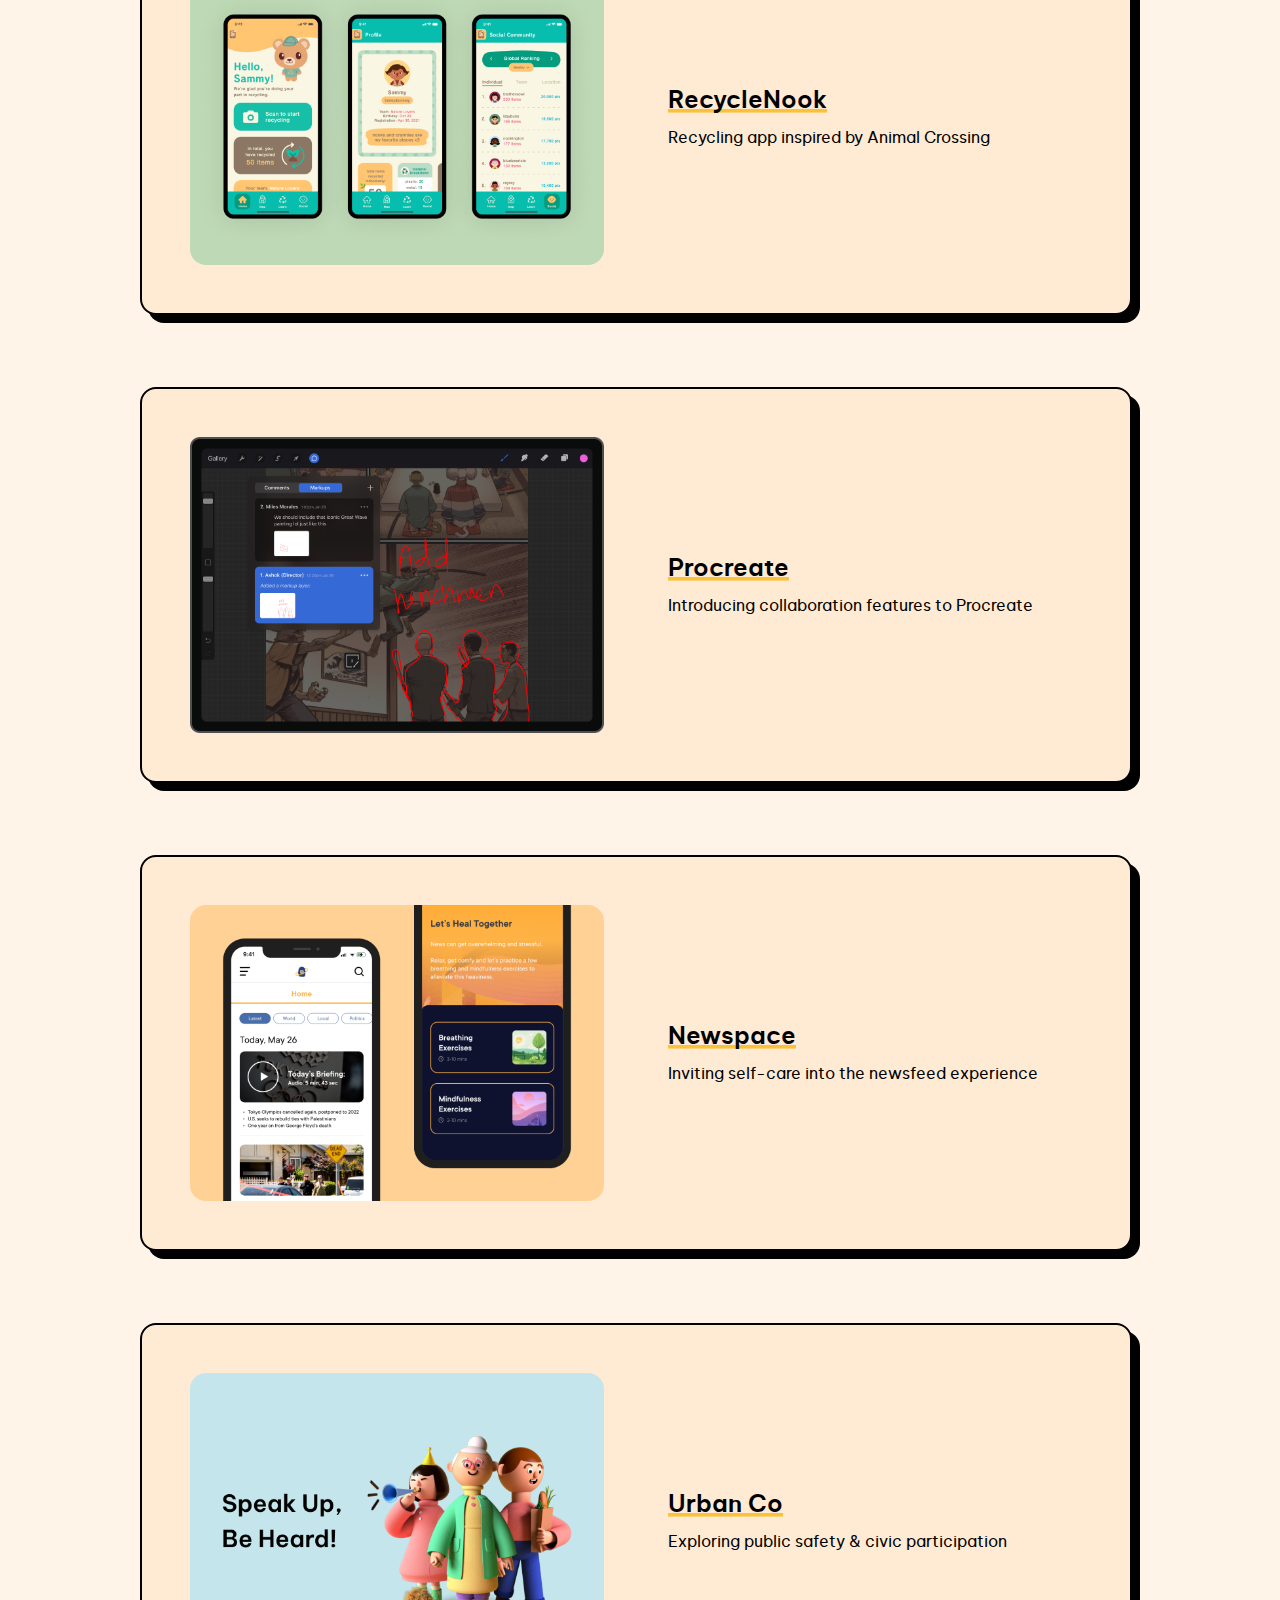
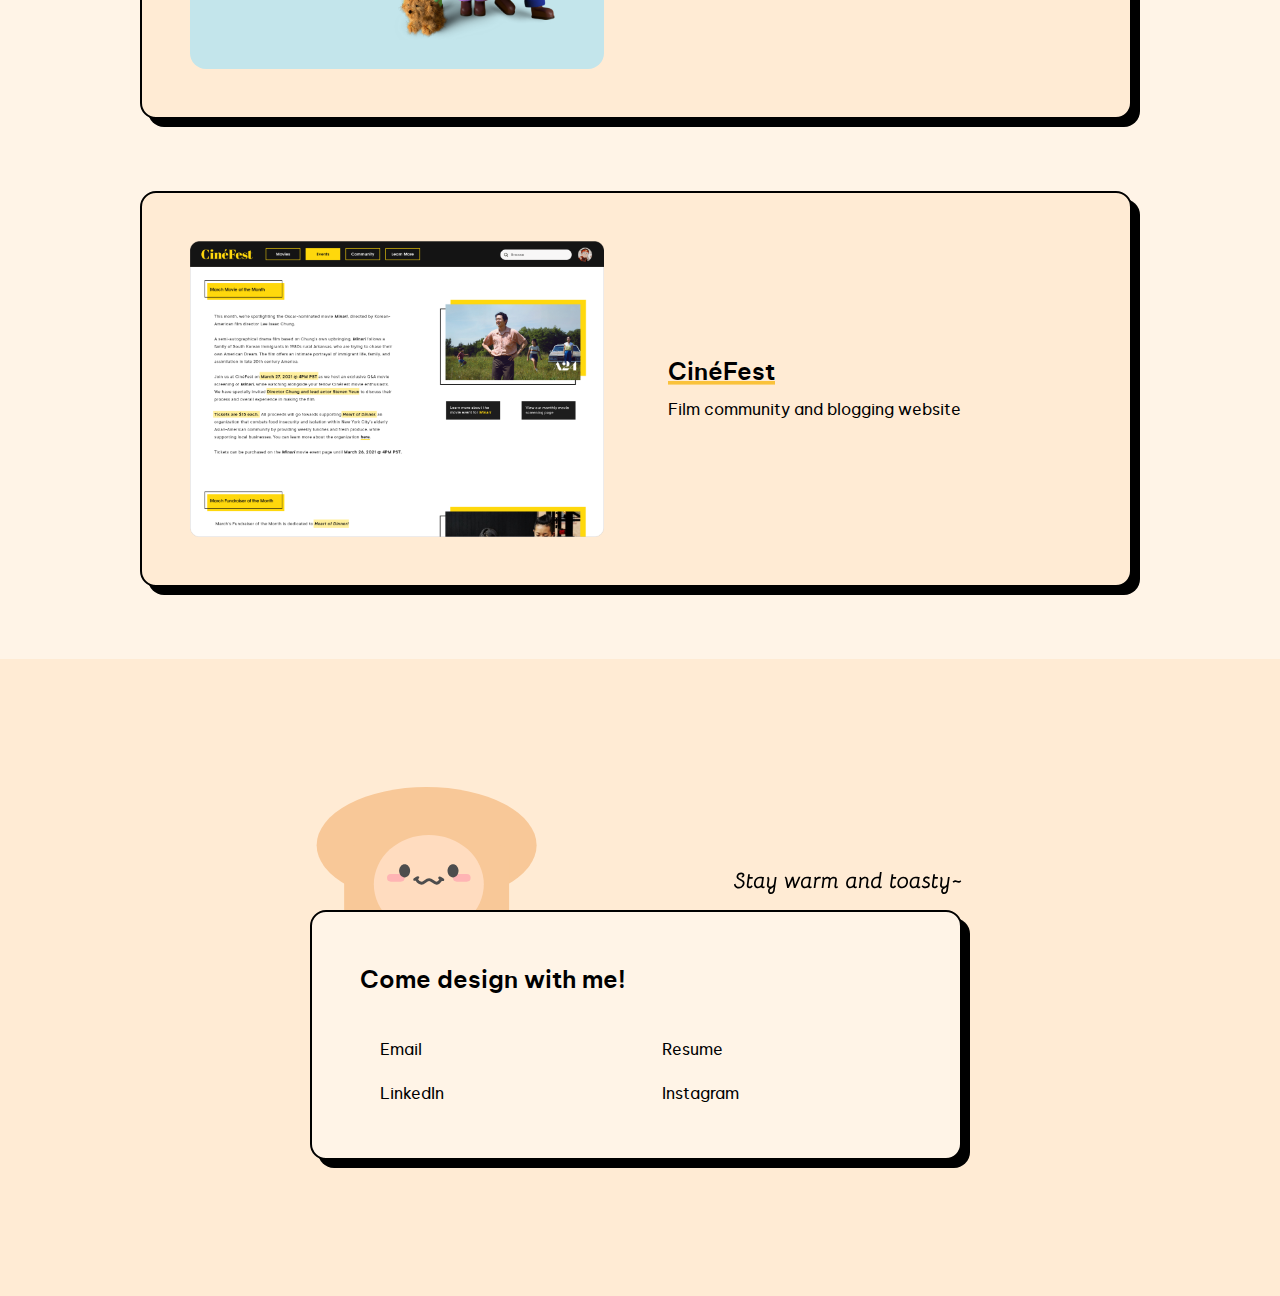
==== commit 492ba5f2: "Updated footer and playground" ====
--- a/index.html
+++ b/index.html
@@ -185,6 +185,13 @@
                                     <p class="underline--hidden">Email</p>
                                 </a>
                             </li>
+
+                            <li>
+                                <i class="gg-arrow-top-right"></i>
+                                <a href="https://bit.ly/MinnieChauDesignResume" target="blank">
+                                    <p class="underline--hidden">Resume</p>
+                                </a>
+                            </li>
         
                             <li>
                                 <i class="gg-arrow-top-right"></i>
@@ -192,22 +199,19 @@
                                     <p class="underline--hidden">LinkedIn</p>
                                 </a>
                             </li>
-        
-                            <li>
-                                <i class="gg-arrow-top-right"></i>
-                                <a href="https://bit.ly/MinnieChauDesignResume" target="blank">
-                                    <p class="underline--hidden">Resume</p>
+
+                            <li>
+                                <i class="gg-arrow-top-right"></i>
+                                <a href="https://www.instagram.com/banhmeep/" target="blank">
+                                    <p class="underline--hidden">Instagram</p>
                                 </a>
                             </li>
                         </ul>
                     </div>
                 </div>
             </div>
-
             <img src="media/toast_oven.svg" alt="Stay warm and toasty" id="toast">
         </section>
     </footer>
 </body>
-
 </html>
-
--- a/stylesheet.css
+++ b/stylesheet.css
@@ -607,34 +607,20 @@
     left: 0;
 }
 
-.footer__contact h2 {grid-area: h2;}
-
-.footer__contact ul {grid-area: ul;}
-
-.footer__contact img {height: 11ch; grid-area: img; margin-right: -3rem}
-
 .footer__contact {
-    display: grid;
-    align-items: end;
+    display: flex;
+    flex-direction: column;
     justify-content: space-between;
     padding: 1rem;
     gap: 1rem;
-    grid-template-areas: 
-        "h2 h2"
-        "ul img";
 }
 
 .footer__links {
-    list-style-type: none;
-    display: flex;
-    flex-direction: column;
-    margin-left: 3px;
+    display: grid;
+    grid-template-columns: repeat(2, 1fr);
     gap: 0.75rem;
-}
-
-.footer__links.row {
-    flex-direction: row;
     justify-content: space-between;
+    list-style: none;
 }
 
 .footer__links li,
@@ -645,7 +631,7 @@
     color: black;
     gap: 1rem;
     transition: all 0.5s ease;
-}
+} 
 
 .footer__links a {
     display: inline !important;
@@ -1097,6 +1083,11 @@
 
     .footer__contact, .footer__pages {
         padding: 0rem;
+    }
+
+
+    .footer__links {
+        grid-template-columns: 1fr;
     }
 
     .about--info.col {
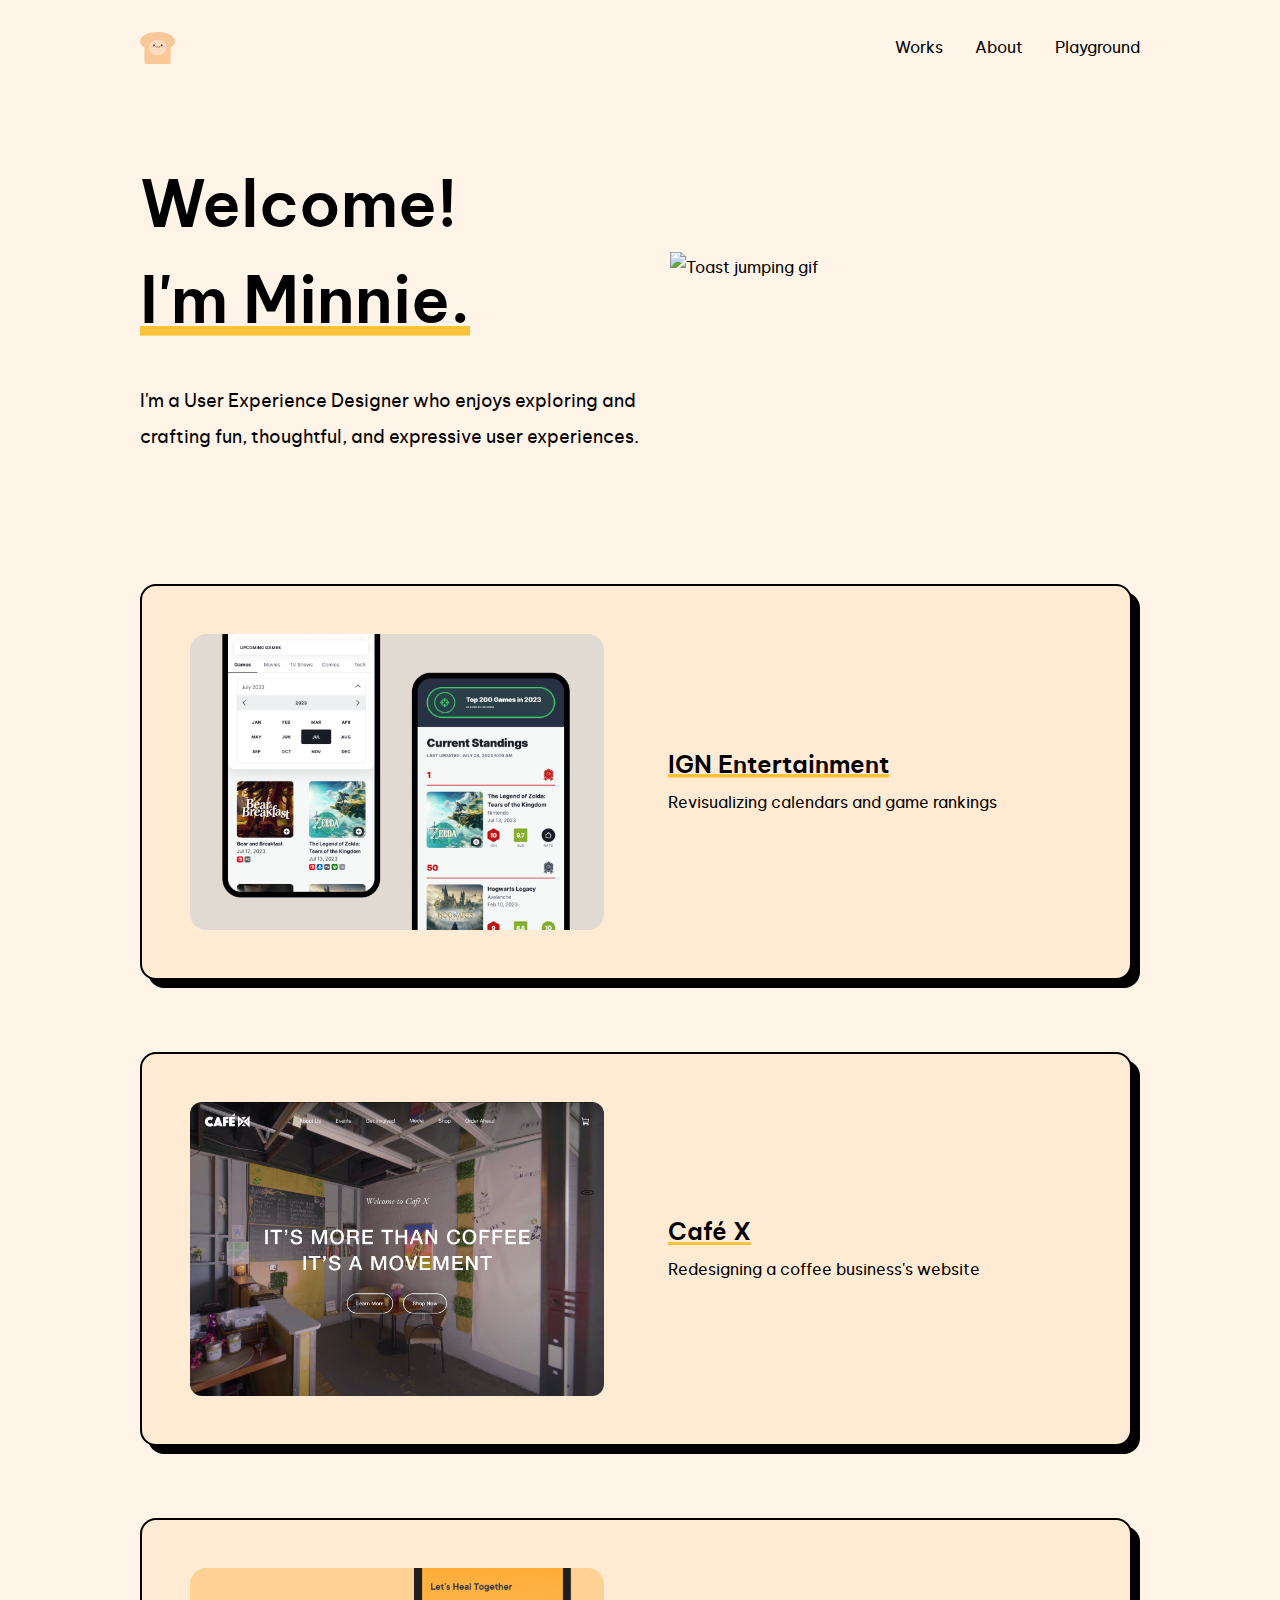
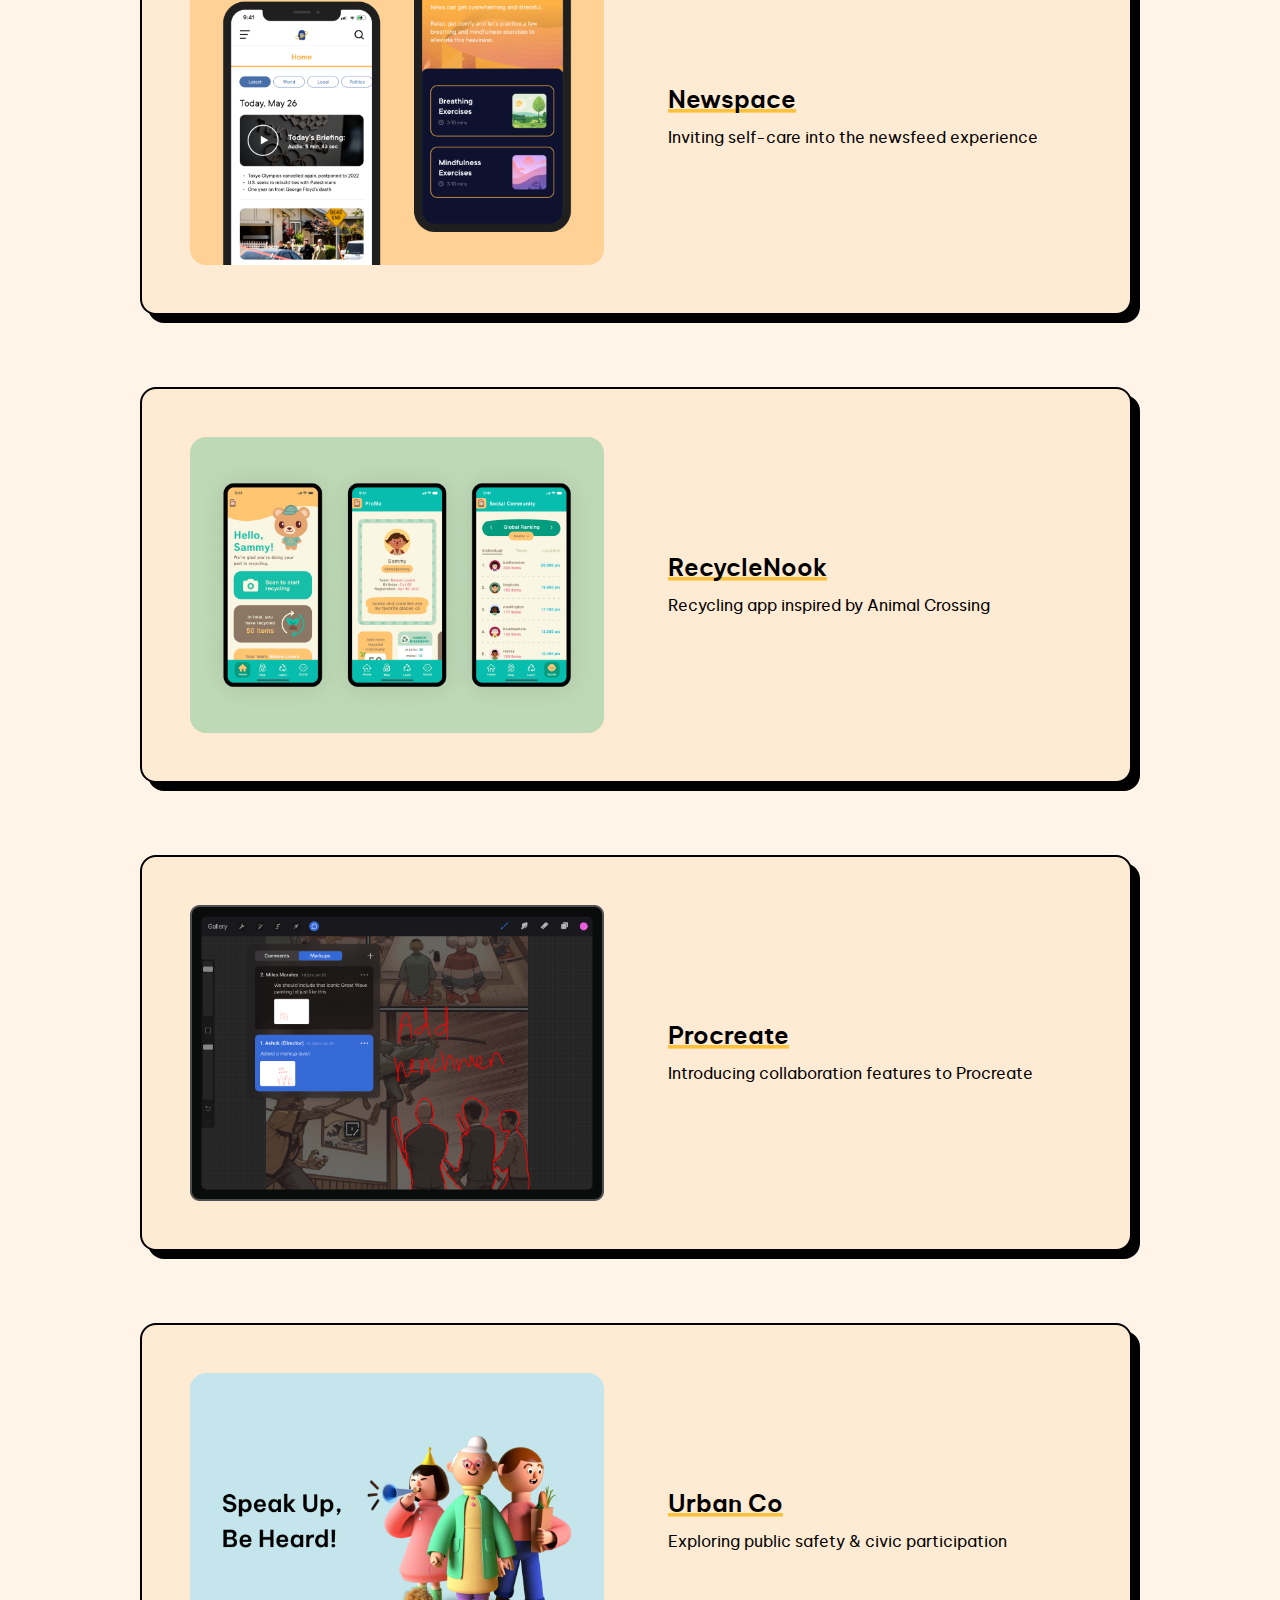
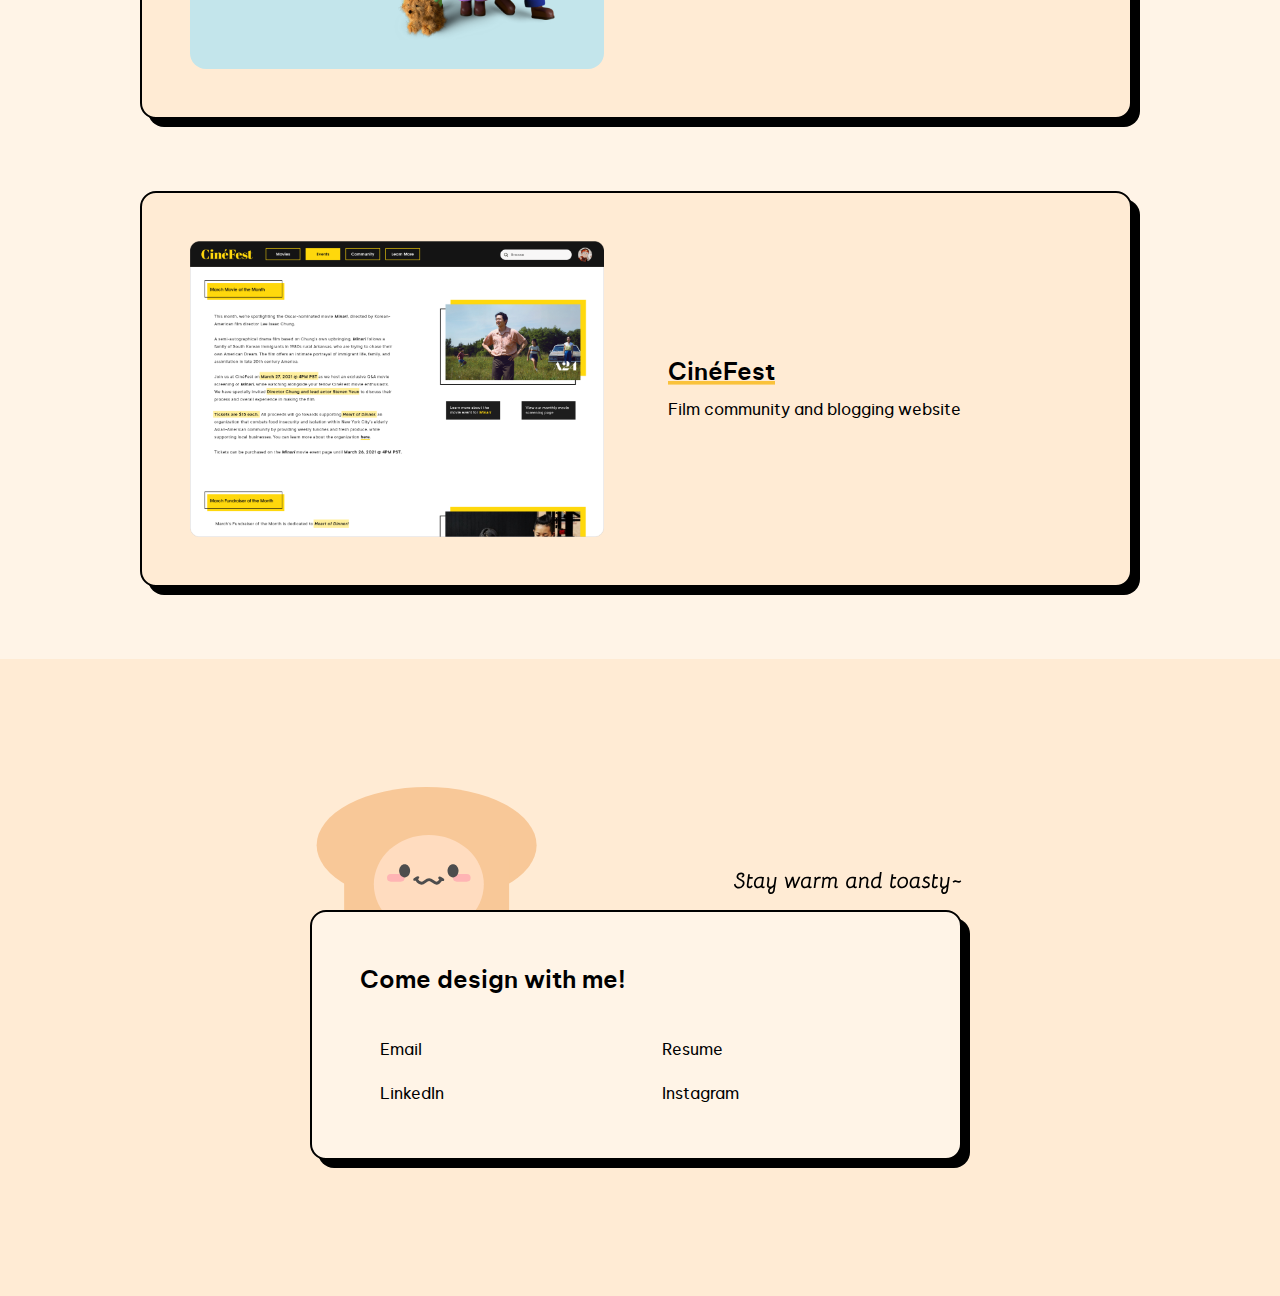
==== commit 1b0a280d: "Added dogs as musicals" ====
--- a/index.html
+++ b/index.html
@@ -4,12 +4,12 @@
     <meta charset="utf-8">
     <meta name="viewport" content="width=device-width, initial-scale=1">
     
-    <title>Minnie Chau | UX Designer</title>
+    <title>Minnie Chau | User Experience Designer</title>
 
     <!-- Meta Tags -->
-    <meta name="description" content="I am a UX Designer who enjoys exploring and crafting fun, thoughtful, and expressive user experiences."/>
-    <meta property="og:description" content="I am a UX Designer who enjoys exploring and crafting fun, thoughtful, and expressive user experiences."/>
-    <meta property="og:title" content="Minnie Chau | UX Designer | Portfolio ">
+    <meta name="description" content="I am a User Experience Designer who enjoys exploring and crafting fun, thoughtful, and expressive user experiences."/>
+    <meta property="og:description" content="I am a User Experience Designer who enjoys exploring and crafting fun, thoughtful, and expressive user experiences."/>
+    <meta property="og:title" content="Minnie Chau | User Experience Designer">
     <meta property="og:site_name" content="Minnie Chau">
     <meta property="og:url" content="https://www.minnieschau.com">
     <meta property="og:type" content="website">
@@ -21,8 +21,6 @@
     <link rel="stylesheet" type="text/css" href="stylesheet.css">
     <link rel="stylesheet" href="https://css.gg/css">
 
-    <!-- Script -->
-    <script src="https://unpkg.com/@phosphor-icons/web"></script>
 </head>
 
 <body>
@@ -69,7 +67,7 @@
                         </div>
                     </div>
                 </div>
-            </a>
+            </a>         
 
             <!-- Cafe X -->
             <a href="./cafex">
@@ -87,6 +85,23 @@
                 </div>
             </a>
 
+            <!-- Newspace -->
+            <a href="./newspace">
+                <div class="back-layer">
+                    <div class="top-layer gap--2rem animate">
+                        <div class="project__img newspace">
+                            <img src="media/index/newspace.png" alt="Newspace Cover">
+                        </div>
+
+                        <div class="project__details">
+                            <h2 class="underline--visible">Newspace</h2>
+                            <p></em>Inviting self-care into the newsfeed experience</em></p>
+                        </div>
+
+                    </div>
+                </div>
+            </a>   
+
             <!-- RecycleNook -->
             <a href="./recyclenook">
                 <div class="back-layer">
@@ -115,23 +130,6 @@
                             <h2 class="underline--visible">Procreate</h2>
                             <p>Introducing collaboration features to Procreate</p>
                         </div>
-                    </div>
-                </div>
-            </a>
-
-            <!-- Newspace -->
-            <a href="./newspace">
-                <div class="back-layer">
-                    <div class="top-layer gap--2rem animate">
-                        <div class="project__img newspace">
-                            <img src="media/index/newspace.png" alt="Newspace Cover">
-                        </div>
-
-                        <div class="project__details">
-                            <h2 class="underline--visible">Newspace</h2>
-                            <p></em>Inviting self-care into the newsfeed experience</em></p>
-                        </div>
-
                     </div>
                 </div>
             </a>
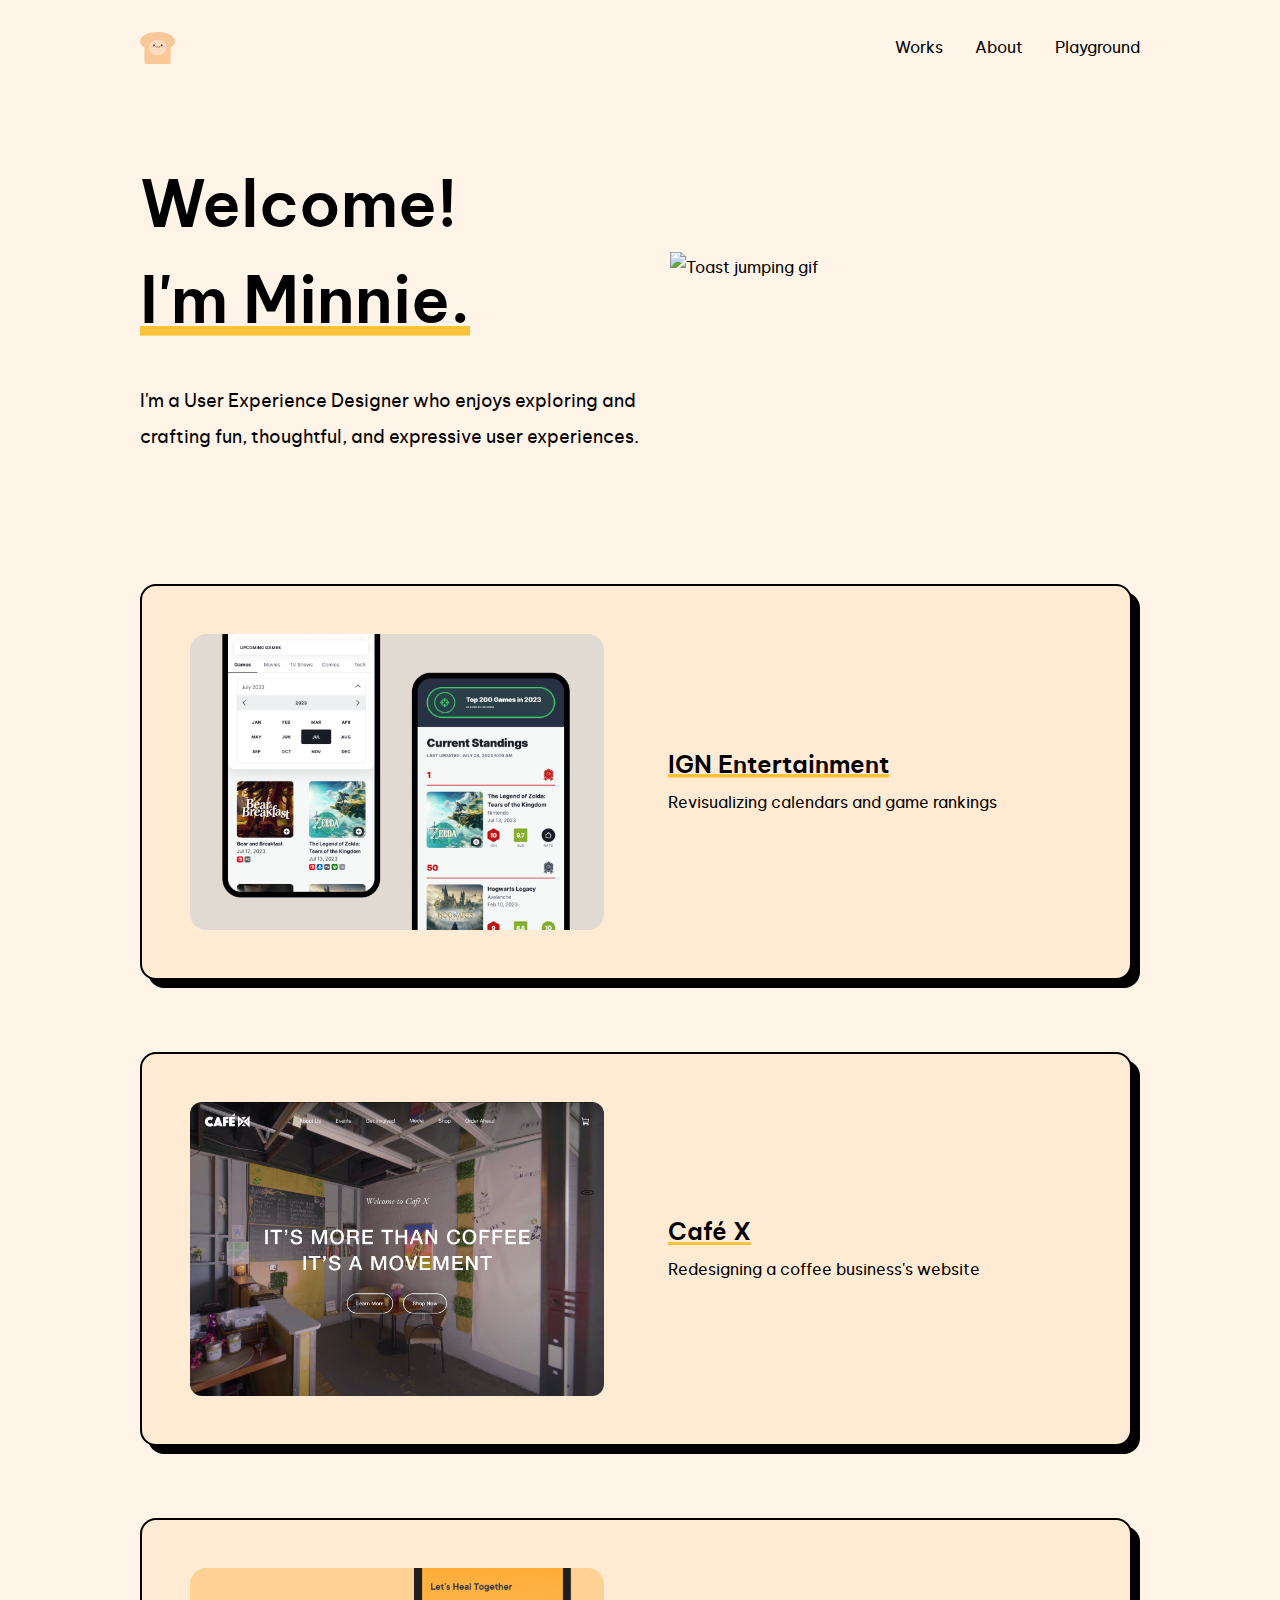
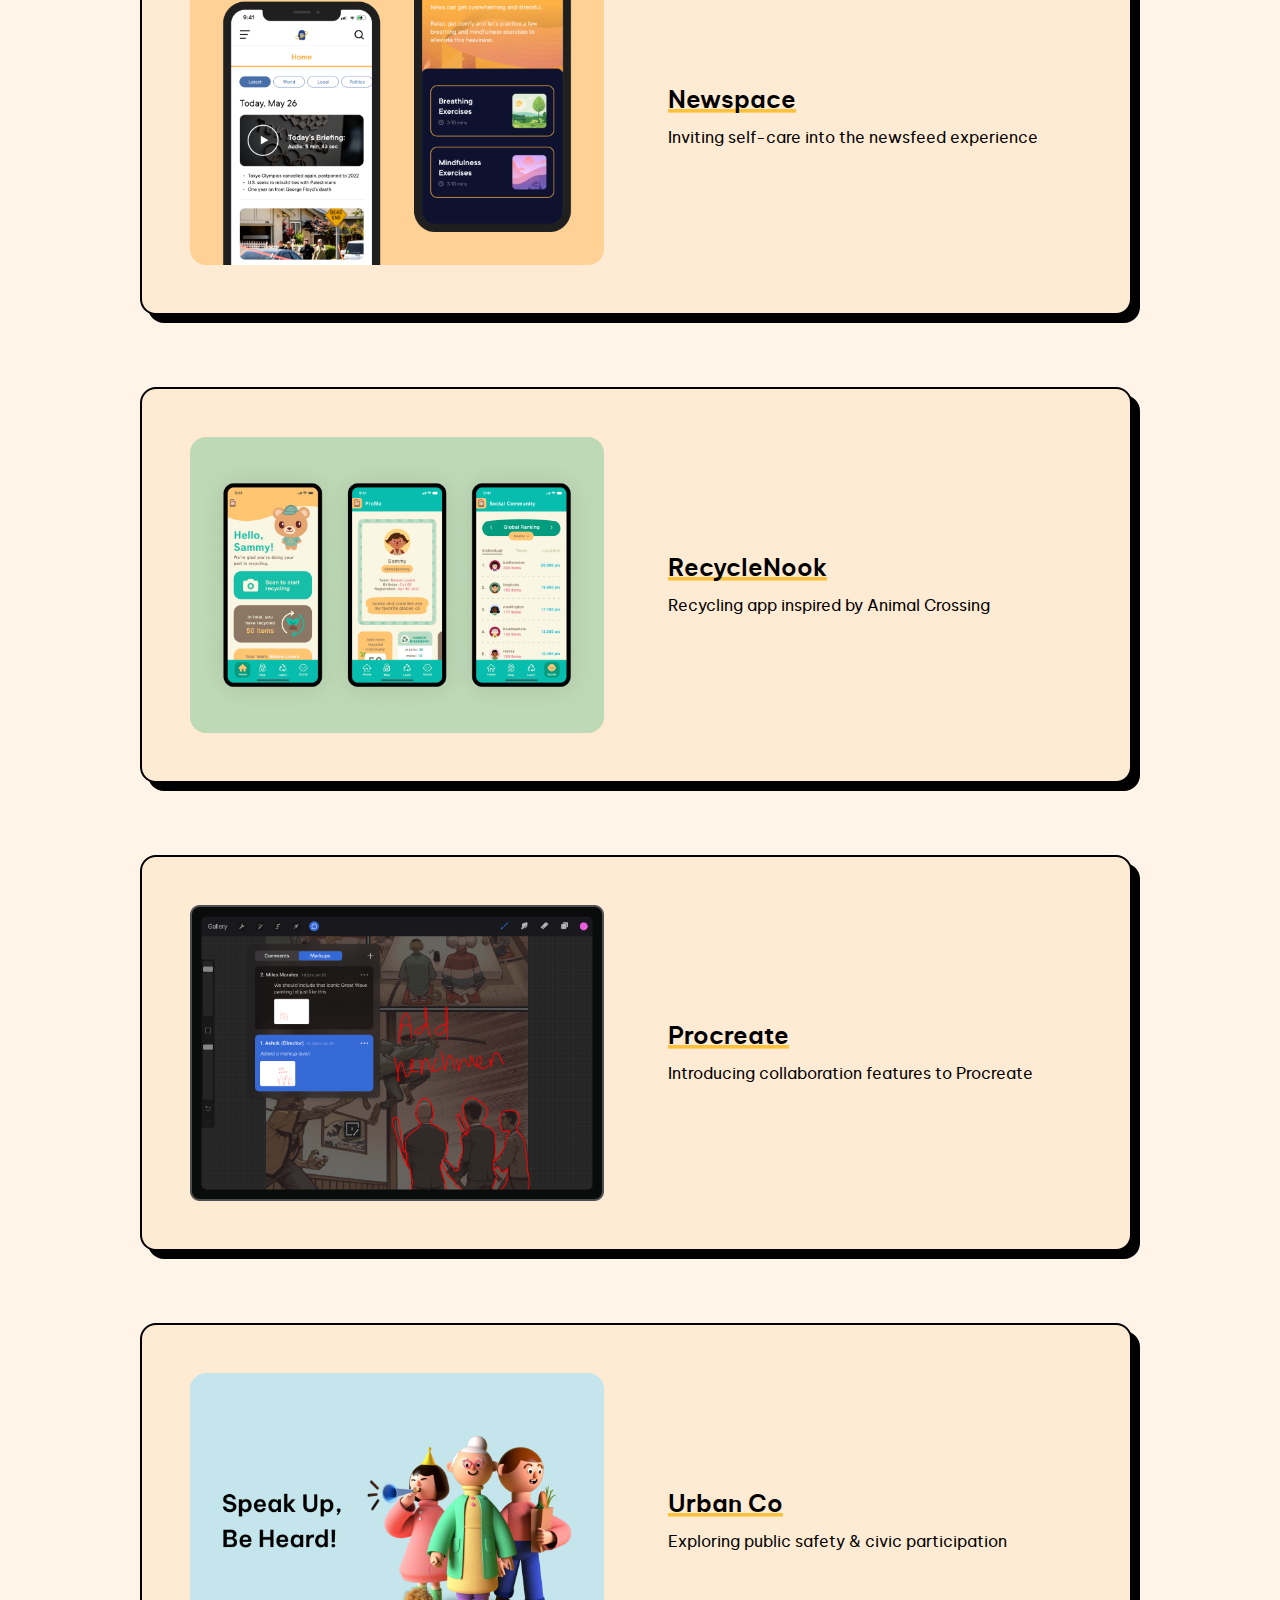
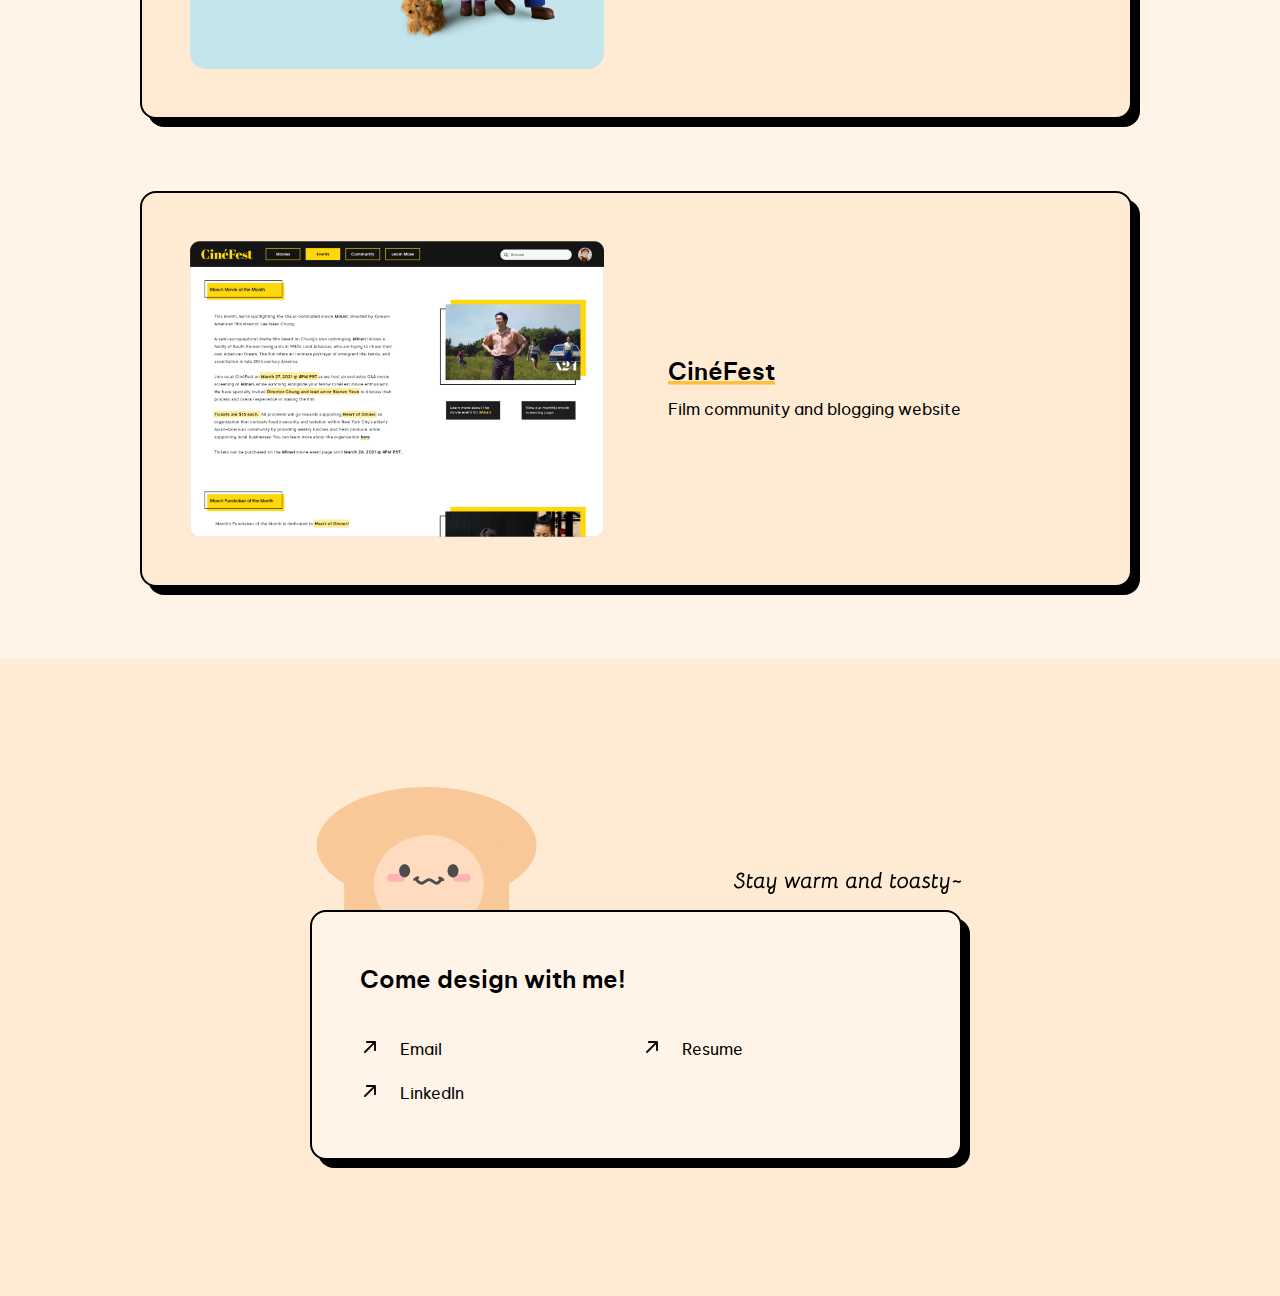
==== commit db328d96: "updated footer arrows and photo outlines" ====
--- a/index.html
+++ b/index.html
@@ -178,36 +178,30 @@
     
                         <ul class="footer__links">
                             <li>
-                                <i class="gg-arrow-top-right"></i>
                                 <a href="mailto:minnieschau16@gmail.com" target="blank">
+                                    <img src="media/arrow-up-right.svg"></img>
                                     <p class="underline--hidden">Email</p>
                                 </a>
                             </li>
 
                             <li>
-                                <i class="gg-arrow-top-right"></i>
                                 <a href="https://bit.ly/MinnieChauDesignResume" target="blank">
+                                    <img src="media/arrow-up-right.svg"></img>
                                     <p class="underline--hidden">Resume</p>
                                 </a>
                             </li>
         
                             <li>
-                                <i class="gg-arrow-top-right"></i>
                                 <a href="https://www.linkedin.com/in/minnieschau/" target="blank">
+                                    <img src="media/arrow-up-right.svg"></img>
                                     <p class="underline--hidden">LinkedIn</p>
                                 </a>
                             </li>
-
-                            <li>
-                                <i class="gg-arrow-top-right"></i>
-                                <a href="https://www.instagram.com/banhmeep/" target="blank">
-                                    <p class="underline--hidden">Instagram</p>
-                                </a>
-                            </li>
                         </ul>
                     </div>
                 </div>
             </div>
+
             <img src="media/toast_oven.svg" alt="Stay warm and toasty" id="toast">
         </section>
     </footer>
--- a/stylesheet.css
+++ b/stylesheet.css
@@ -531,6 +531,7 @@
 .hifi--mobile-gif img {
     border-radius: 0.75rem;
     border: 1px solid #E4E3E3;
+    border: 1px solid black;
 }
 
 /* Prototype Button */ 
@@ -623,33 +624,23 @@
     list-style: none;
 }
 
-.footer__links li,
-.footer__pages li {
-    display: flex;
-    flex-direction: row;
-    align-items: center;
-    color: black;
-    gap: 1rem;
-    transition: all 0.5s ease;
-} 
-
-.footer__links a {
-    display: inline !important;
-    align-items: center;
-    gap: 1rem;
-}
-
-.footer__links li i {
-    margin-top: -2px;
-    margin-left: 4px;
+.footer__links li {
+    display: inline;
+}
+
+.footer__links img {
+    width: 1.25rem;
+    margin-bottom: -2px;
+    margin-right: 1rem;
     transform: translateY(0px);
     color: black;
     transition: all 0.5s ease;
+    text-align: center;
 }
 
 /* anchor hover, icon move up */
-.footer__links li:hover i { 
-    transform: translateY(-8px);
+.footer__links a:hover img { 
+    Transform: translateY(-8px);
 }
 
 .footer__divider {
@@ -660,8 +651,8 @@
     margin-right: -2rem;
 }
 
-.footer__links li:hover p,
-.footer__pages li:hover h2 {
+.footer__links li a:hover p,
+.footer__pages li a:hover h2 {
     background-size: 100% 15%;
 }
 
@@ -670,22 +661,37 @@
     justify-content: space-between;
     gap: 1rem;
     padding: 1rem;
-}
-
-.footer__pages li i {
+    list-style: none;
+    margin: 0;
+}
+
+.footer__pages img {
+    width: 1.75rem;
+    margin-bottom: -6px;
+}
+
+.footer__pages li img {
     transform: translateX(0px);
     transition: all 0.5s ease;
 }
 
+.page--left h2 {
+    margin-left: 1rem;
+}
+
+.page--right h2 {
+    margin-right: 1rem;
+}
+
 .page--left .to-show {
     display: none;
 }
 
-.page--left:hover i {
+.page--left:hover img {
     transform: translateX(-8px);
 }
 
-.page--right:hover i {
+.page--right:hover img {
     transform: translateX(8px);
 }
 
@@ -751,14 +757,14 @@
 }
 
 #about--intro {
-    display: flex;
-    flex-direction: row;
+    display: grid;
+    grid-template-columns: 1fr 1fr;
     gap: 4rem;
     align-items: center;
 }
 
 #about--intro img {
-    height: 400px;
+    height: 100%;
     object-fit: cover;
 }
 
@@ -1029,21 +1035,27 @@
         display: none;
     }
 
+    .page--left h2 {
+        margin-left: 0;
+        margin-right: 1rem;
+    }
+
     .page--left .to-show {
-        display: block;
-    }
-
-    .page--left:hover i {
+        display: inline;
+    }
+
+    .page--left:hover img {
         transform: translateX(8px);
     }
     
     #about--intro {
+        display: flex;
         flex-direction: column;
         gap: 3rem;
     }
 
     #about--intro img {
-        object-position: right 20%;
+        object-position: right 25%;
     }
 
     #about--fun {
@@ -1084,7 +1096,6 @@
     .footer__contact, .footer__pages {
         padding: 0rem;
     }
-
 
     .footer__links {
         grid-template-columns: 1fr;
@@ -1158,10 +1169,8 @@
         gap: 0rem;
     }
 
-    .footer__contact img {
-        margin-top: 2rem;
-        max-width: 50%;
-        height: 100%;
+    .footer__pages img {
+        width: 1.5rem;
     }
 
     #recyclenook--hifi img {
